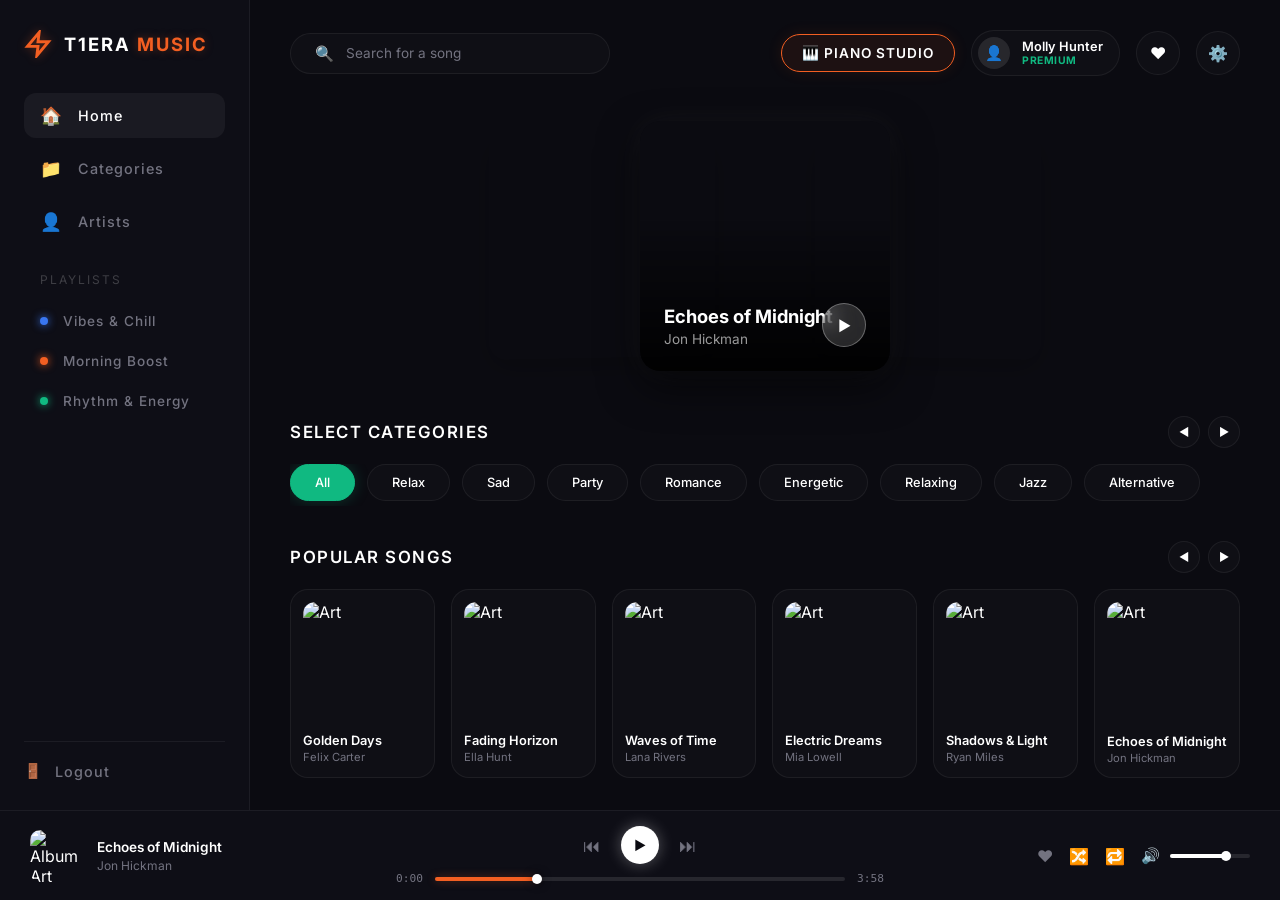
==== dashboard.html @ 932ce684 "Create dashboard.html" ====
<!DOCTYPE html>
<html lang="en">
<head>
    <meta charset="UTF-8">
    <meta name="viewport" content="width=device-width, initial-scale=1.0, viewport-fit=cover">
    <title>T1ERA Music - Dashboard</title>
    
    <!-- PWA configuration link -->
    <link rel="manifest" href="manifest.json">
    <meta name="mobile-web-app-capable" content="yes">
    <meta name="apple-mobile-web-app-status-bar-style" content="black-translucent">

    <!-- Stylesheets -->
    <link rel="stylesheet" href="assets/css/dashboard.css">
    
    <!-- External Material Icons or Font Awesome (using CDN for clean icon render) -->
    <link href="https://fonts.googleapis.com/css2?family=Inter:wght@300;400;500;600;700&display=swap" rel="stylesheet">
</head>
<body>

    <div class="dashboard-wrapper">
        
        <!-- Left Sidebar Section -->
        <aside class="sidebar">
            <div class="sidebar-logo">
                <svg class="logo-icon" viewBox="0 0 24 24" width="28" height="28" fill="none" stroke="#f35f22" stroke-width="2.5">
                    <path d="M13 2L3 14h9l-1 8 10-12h-9l1-8z" />
                </svg>
                <span class="logo-text">T1ERA <span>Music</span></span>
            </div>

            <nav class="sidebar-nav">
                <ul class="nav-list">
                    <li class="nav-item active">
                        <a href="#">
                            <span class="nav-icon">🏠</span>
                            Home
                        </a>
                    </li>
                    <li class="nav-item">
                        <a href="#">
                            <span class="nav-icon">📁</span>
                            Categories
                        </a>
                    </li>
                    <li class="nav-item">
                        <a href="#">
                            <span class="nav-icon">👤</span>
                            Artists
                        </a>
                    </li>
                    
                    <li class="nav-divider">Playlists</li>
                    
                    <li class="nav-item sub-item">
                        <a href="#">
                            <span class="playlist-color-dot chill"></span>
                            Vibes & Chill
                        </a>
                    </li>
                    <li class="nav-item sub-item">
                        <a href="#">
                            <span class="playlist-color-dot boost"></span>
                            Morning Boost
                        </a>
                    </li>
                    <li class="nav-item sub-item">
                        <a href="#">
                            <span class="playlist-color-dot energy"></span>
                            Rhythm & Energy
                        </a>
                    </li>
                </ul>
            </nav>

            <div class="sidebar-footer">
                <button class="btn-logout" id="dashboard-logout-btn">
                    <span class="logout-icon">🚪</span>
                    Logout
                </button>
            </div>
        </aside>

        <!-- Main Content Area -->
        <main class="main-content">
            
            <!-- Top Header Bar -->
            <header class="header">
                <div class="search-bar-wrapper">
                    <span class="search-icon">🔍</span>
                    <input type="text" id="search-input" placeholder="Search for a song" class="search-input">
                </div>

                <div class="header-right">
                    <!-- Piano Studio redirect button link -->
                    <button class="btn-piano-studio" onclick="window.location.href='midiano.html'">
                        🎹 Piano Studio
                    </button>

                    <div class="profile-widget">
                        <div class="avatar-fallback" id="profile-avatar">👤</div>
                        <div class="profile-meta">
                            <span class="profile-name" id="profile-name">Molly Hunter</span>
                            <span class="profile-tier">Premium</span>
                        </div>
                    </div>

                    <button class="icon-circle-btn">
                        <span>❤️</span>
                    </button>
                    <button class="icon-circle-btn">
                        <span>⚙️</span>
                    </button>
                </div>
            </header>

            <!-- 3D Album Cover Flow Carousel Section -->
            <section class="carousel-section">
                <div class="carousel-container">
                    
                    <!-- Left background card -->
                    <div class="carousel-card card-back-left" style="background-image: url('https://picsum.photos/id/65/500/500');"></div>
                    
                    <!-- Mid left background card -->
                    <div class="carousel-card card-mid-left" style="background-image: url('https://picsum.photos/id/1025/500/500');"></div>
                    
                    <!-- Active Center Card -->
                    <div class="carousel-card active" style="background-image: linear-gradient(rgba(0,0,0,0) 40%, rgba(0,0,0,0.9) 100%), url('https://picsum.photos/id/322/500/500');">
                        <div class="card-track-info">
                            <h2 class="card-track-title">Echoes of Midnight</h2>
                            <p class="card-track-artist">Jon Hickman</p>
                        </div>
                        <button class="carousel-play-btn">
                            <span>▶</span>
                        </button>
                    </div>
                    
                    <!-- Mid right background card -->
                    <div class="carousel-card card-mid-right" style="background-image: url('https://picsum.photos/id/338/500/500');"></div>
                    
                    <!-- Right background card -->
                    <div class="carousel-card card-back-right" style="background-image: url('https://picsum.photos/id/352/500/500');"></div>

                </div>
            </section>

            <!-- select categories tags filter panel -->
            <section class="filter-section">
                <div class="section-title-wrapper">
                    <h3 class="section-title">Select Categories</h3>
                    <div class="nav-arrow-wrapper">
                        <button class="nav-arrow-btn">◀</button>
                        <button class="nav-arrow-btn">▶</button>
                    </div>
                </div>
                
                <div class="categories-capsule-row" id="categories-row">
                    <span class="capsule active" data-genre="all">All</span>
                    <span class="capsule" data-genre="relax">Relax</span>
                    <span class="capsule" data-genre="sad">Sad</span>
                    <span class="capsule" data-genre="party">Party</span>
                    <span class="capsule" data-genre="romance">Romance</span>
                    <span class="capsule" data-genre="energetic">Energetic</span>
                    <span class="capsule" data-genre="relaxing">Relaxing</span>
                    <span class="capsule" data-genre="jazz">Jazz</span>
                    <span class="capsule" data-genre="alternative">Alternative</span>
                </div>
            </section>

            <!-- popular songs list grid section -->
            <section class="popular-section">
                <div class="section-title-wrapper">
                    <h3 class="section-title">Popular songs</h3>
                    <div class="nav-arrow-wrapper">
                        <button class="nav-arrow-btn">◀</button>
                        <button class="nav-arrow-btn">▶</button>
                    </div>
                </div>

                <div class="popular-grid" id="popular-tracks-grid">
                    <!-- Cards are populated dynamically or from local array storage in assets/js/dashboard.js -->
                </div>
            </section>

        </main>

        <!-- bottom sticky music player bar widget panel -->
        <footer class="player-bar">
            <!-- Left: Currently Playing Track -->
            <div class="player-left">
                <img id="player-album-art" src="https://picsum.photos/id/322/100/100" class="player-track-art" alt="Album Art">
                <div class="player-track-meta">
                    <div id="player-track-title" class="player-title">Echoes of Midnight</div>
                    <div id="player-track-artist" class="player-artist">Jon Hickman</div>
                </div>
            </div>

            <!-- Center: Player Core Progress Control Slider -->
            <div class="player-center">
                <div class="player-controls">
                    <button class="control-btn" id="player-prev-btn">⏮</button>
                    <button class="control-play-btn-circle" id="player-play-btn">
                        <span id="play-pause-icon">▶</span>
                    </button>
                    <button class="control-btn" id="player-next-btn">⏭</button>
                </div>
                
                <div class="player-timeline">
                    <span class="time-stamp" id="current-time">0:00</span>
                    <div class="timeline-slider-track" id="timeline-track">
                        <div class="timeline-slider-fill" id="timeline-fill" style="width: 25%;"></div>
                        <div class="timeline-thumb" id="timeline-thumb" style="left: 25%;"></div>
                    </div>
                    <span class="time-stamp" id="track-length">3:58</span>
                </div>
            </div>

            <!-- Right: Secondary Volume Utility Settings knobs -->
            <div class="player-right">
                <button class="utility-icon-btn">❤️</button>
                <button class="utility-icon-btn">🔀</button>
                <button class="utility-icon-btn">🔁</button>
                <div class="volume-slider-wrapper">
                    <span class="volume-icon">🔊</span>
                    <div class="volume-track" id="volume-track">
                        <div class="volume-fill" id="volume-fill" style="width: 70%;"></div>
                        <div class="volume-thumb" id="volume-thumb" style="left: 70%;"></div>
                    </div>
                </div>
            </div>
        </footer>

    </div>

    <!-- Script imports -->
    <script type="module" src="assets/js/dashboard.js"></script>
</body>
</html>
---- assets/css/dashboard.css ----
/* Base styling reset variables */
:root {
    --bg-dark: #0b0b11;
    --sidebar-bg: #0e0e16;
    --card-bg: rgba(255, 255, 255, 0.02);
    --border-light: rgba(255, 255, 255, 0.06);
    --accent-orange: #f35f22;
    --accent-glow: rgba(243, 95, 34, 0.35);
    --text-white: #ffffff;
    --text-muted: #737380;
    --accent-teal: #10b981;
}

* {
    box-sizing: border-box;
    margin: 0;
    padding: 0;
    font-family: 'Inter', sans-serif;
    user-select: none;
    -webkit-user-select: none;
}

body, html {
    width: 100%;
    height: 100%;
    background-color: var(--bg-dark);
    color: var(--text-white);
    overflow: hidden;
}

/* Master Layout Grid */
.dashboard-wrapper {
    display: flex;
    width: 100dvw;
    height: 100dvh;
    position: relative;
    padding-bottom: 90px; /* Offset spacing height for the absolute player bar */
}

/* 1. Left Sidebar Navigation Container */
.sidebar {
    width: 250px;
    height: 100%;
    background-color: var(--sidebar-bg);
    border-right: 1px solid var(--border-light);
    display: flex;
    flex-direction: column;
    justify-content: space-between;
    padding: 30px 24px;
}

.sidebar-logo {
    display: flex;
    align-items: center;
    gap: 12px;
    margin-bottom: 35px;
}
.logo-icon {
    filter: drop-shadow(0 0 5px var(--accent-glow));
}
.logo-text {
    font-weight: 700;
    font-size: 1.15rem;
    letter-spacing: 2px;
    text-transform: uppercase;
}
.logo-text span {
    color: var(--accent-orange);
    text-shadow: 0 0 10px var(--accent-glow);
}

.sidebar-nav {
    flex: 1;
}
.nav-list {
    list-style: none;
    display: flex;
    flex-direction: column;
    gap: 8px;
}
.nav-item a {
    display: flex;
    align-items: center;
    gap: 15px;
    color: var(--text-muted);
    text-decoration: none;
    padding: 12px 16px;
    border-radius: 12px;
    font-size: 0.9rem;
    font-weight: 500;
    letter-spacing: 1px;
    transition: all 0.3s ease;
}
.nav-item.active a {
    color: var(--text-white);
    background: rgba(255, 255, 255, 0.05);
}
.nav-item:not(.active) a:hover {
    color: var(--text-white);
    background: rgba(255, 255, 255, 0.02);
}
.nav-icon {
    font-size: 1.1rem;
}
.nav-divider {
    font-size: 0.75rem;
    text-transform: uppercase;
    letter-spacing: 2px;
    color: rgba(255,255,255,0.2);
    margin: 20px 0 10px 16px;
}
.nav-item.sub-item a {
    padding: 8px 16px;
    font-size: 0.85rem;
}
.playlist-color-dot {
    width: 8px;
    height: 8px;
    border-radius: 50%;
}
.playlist-color-dot.chill { background: #3976f0; box-shadow: 0 0 8px #3976f0; }
.playlist-color-dot.boost { background: var(--accent-orange); box-shadow: 0 0 8px var(--accent-orange); }
.playlist-color-dot.energy { background: var(--accent-teal); box-shadow: 0 0 8px var(--accent-teal); }

.sidebar-footer {
    border-top: 1px solid var(--border-light);
    padding-top: 20px;
}
.btn-logout {
    background: transparent;
    border: none;
    color: var(--text-muted);
    font-size: 0.9rem;
    font-weight: 500;
    cursor: pointer;
    display: flex;
    align-items: center;
    gap: 12px;
    transition: color 0.3s ease;
    letter-spacing: 1px;
}
.btn-logout:hover {
    color: #ff4a4a;
}

/* 2. Main content display panels */
.main-content {
    flex: 1;
    height: 100%;
    overflow-y: auto;
    padding: 30px 40px;
    display: flex;
    flex-direction: column;
    gap: 35px;
}

/* Custom scrollbar behaviors */
.main-content::-webkit-scrollbar {
    width: 6px;
}
.main-content::-webkit-scrollbar-track {
    background: transparent;
}
.main-content::-webkit-scrollbar-thumb {
    background: rgba(255, 255, 255, 0.05);
    border-radius: 10px;
}

/* Top bar styles */
.header {
    display: flex;
    justify-content: space-between;
    align-items: center;
}
.search-bar-wrapper {
    background-color: var(--card-bg);
    border: 1px solid var(--border-light);
    border-radius: 50px;
    padding: 10px 24px;
    display: flex;
    align-items: center;
    gap: 12px;
    width: 320px;
    transition: all 0.3s ease;
}
.search-bar-wrapper:focus-within {
    border-color: rgba(255,255,255,0.25);
    box-shadow: 0 0 15px rgba(255,255,255,0.05);
}
.search-input {
    background: transparent;
    border: none;
    color: var(--text-white);
    outline: none;
    font-size: 0.85rem;
    width: 100%;
}
.search-input::placeholder {
    color: var(--text-muted);
}
.search-icon {
    font-size: 0.95rem;
    color: var(--text-muted);
}

.header-right {
    display: flex;
    align-items: center;
    gap: 16px;
}
.btn-piano-studio {
    background: rgba(243, 95, 34, 0.08);
    border: 1px solid var(--accent-orange);
    color: var(--text-white);
    padding: 10px 20px;
    border-radius: 50px;
    font-size: 0.85rem;
    font-weight: 600;
    letter-spacing: 1px;
    text-transform: uppercase;
    cursor: pointer;
    box-shadow: 0 0 15px rgba(243, 95, 34, 0.1);
    transition: all 0.4s ease;
}
.btn-piano-studio:hover {
    background: var(--accent-orange);
    box-shadow: 0 0 25px var(--accent-glow);
    transform: translateY(-2px);
}

.profile-widget {
    background: var(--card-bg);
    border: 1px solid var(--border-light);
    padding: 6px 16px 6px 6px;
    border-radius: 50px;
    display: flex;
    align-items: center;
    gap: 12px;
}
.avatar-fallback {
    width: 32px;
    height: 32px;
    border-radius: 50%;
    background: rgba(255,255,255,0.1);
    display: flex;
    align-items: center;
    justify-content: center;
    font-size: 0.9rem;
}
.profile-meta {
    display: flex;
    flex-direction: column;
}
.profile-name {
    font-size: 0.8rem;
    font-weight: 600;
}
.profile-tier {
    font-size: 0.65rem;
    color: var(--accent-teal);
    text-transform: uppercase;
    font-weight: bold;
    letter-spacing: 0.5px;
}

.icon-circle-btn {
    width: 44px;
    height: 44px;
    border-radius: 50%;
    background: var(--card-bg);
    border: 1px solid var(--border-light);
    color: var(--text-white);
    cursor: pointer;
    display: flex;
    align-items: center;
    justify-content: center;
    font-size: 1rem;
    transition: all 0.3s ease;
}
.icon-circle-btn:hover {
    background: rgba(255,255,255,0.05);
    border-color: rgba(255,255,255,0.2);
}

/* 3. Three-Dimensional Album cover flows */
.carousel-section {
    width: 100%;
    padding: 10px 0;
}
.carousel-container {
    height: 250px;
    width: 100%;
    position: relative;
    display: flex;
    align-items: center;
    justify-content: center;
    perspective: 1000px;
}
.carousel-card {
    position: absolute;
    width: 250px;
    height: 250px;
    border-radius: 20px;
    background-size: cover;
    background-position: center;
    transition: all 0.6s cubic-bezier(0.16, 1, 0.3, 1);
    box-shadow: 0 10px 30px rgba(0,0,0,0.5);
    overflow: hidden;
}

/* Positions mapping depth classes */
.card-back-left {
    transform: translate3d(-340px, 0, -250px) rotateY(15deg);
    opacity: 0.15;
    z-index: 1;
}
.card-mid-left {
    transform: translate3d(-180px, 0, -120px) rotateY(10deg);
    opacity: 0.45;
    z-index: 2;
}
.carousel-card.active {
    transform: translate3d(0, 0, 0) rotateY(0);
    opacity: 1;
    z-index: 3;
    box-shadow: 0 15px 40px rgba(0,0,0,0.6), 0 0 30px rgba(255,255,255,0.05);
    display: flex;
    flex-direction: column;
    justify-content: flex-end;
    padding: 24px;
}
.card-mid-right {
    transform: translate3d(180px, 0, -120px) rotateY(-10deg);
    opacity: 0.45;
    z-index: 2;
}
.card-back-right {
    transform: translate3d(340px, 0, -250px) rotateY(-15deg);
    opacity: 0.15;
    z-index: 1;
}

.card-track-info {
    z-index: 2;
}
.card-track-title {
    font-size: 1.15rem;
    font-weight: 700;
    margin-bottom: 4px;
}
.card-track-artist {
    font-size: 0.85rem;
    color: rgba(255,255,255,0.6);
}
.carousel-play-btn {
    position: absolute;
    bottom: 24px;
    right: 24px;
    width: 44px;
    height: 44px;
    border-radius: 50%;
    background: rgba(255,255,255,0.15);
    backdrop-filter: blur(10px);
    -webkit-backdrop-filter: blur(10px);
    border: 1px solid rgba(255,255,255,0.3);
    color: var(--text-white);
    display: flex;
    align-items: center;
    justify-content: center;
    font-size: 0.9rem;
    cursor: pointer;
    z-index: 2;
    transition: all 0.3s ease;
}
.carousel-play-btn:hover {
    transform: scale(1.1);
    background: var(--text-white);
    color: var(--bg-dark);
}

/* Categories & popular list segments layouts */
.section-title-wrapper {
    display: flex;
    justify-content: space-between;
    align-items: center;
    margin-bottom: 16px;
}
.section-title {
    font-size: 1.05rem;
    font-weight: 600;
    letter-spacing: 1.5px;
    text-transform: uppercase;
}
.nav-arrow-wrapper {
    display: flex;
    gap: 8px;
}
.nav-arrow-btn {
    background: var(--card-bg);
    border: 1px solid var(--border-light);
    color: var(--text-white);
    width: 32px;
    height: 32px;
    border-radius: 50%;
    font-size: 0.7rem;
    cursor: pointer;
    display: flex;
    align-items: center;
    justify-content: center;
    transition: all 0.3s ease;
}
.nav-arrow-btn:hover {
    background: rgba(255,255,255,0.05);
}

.categories-capsule-row {
    display: flex;
    gap: 12px;
    overflow-x: auto;
    padding-bottom: 5px;
}
.categories-capsule-row::-webkit-scrollbar {
    height: 0;
}
.capsule {
    background: var(--card-bg);
    border: 1px solid var(--border-light);
    padding: 10px 24px;
    border-radius: 50px;
    font-size: 0.8rem;
    font-weight: 500;
    cursor: pointer;
    transition: all 0.3s ease;
}
.capsule.active {
    background: var(--accent-teal);
    border-color: var(--accent-teal);
    box-shadow: 0 0 15px rgba(16, 185, 129, 0.25);
}
.capsule:not(.active):hover {
    background: rgba(255,255,255,0.04);
}

/* Track Cards Grid */
.popular-grid {
    display: grid;
    grid-template-columns: repeat(6, 1fr);
    gap: 16px;
}
.track-card {
    background: var(--card-bg);
    border: 1px solid var(--border-light);
    border-radius: 18px;
    padding: 12px;
    cursor: pointer;
    display: flex;
    flex-direction: column;
    gap: 12px;
    transition: all 0.4s ease;
}
.track-card:hover {
    transform: translateY(-5px);
    border-color: rgba(255,255,255,0.15);
    background: rgba(255,255,255,0.04);
}
.track-card-art {
    width: 100%;
    aspect-ratio: 1;
    border-radius: 12px;
    object-fit: cover;
}
.track-card-meta {
    display: flex;
    flex-direction: column;
    gap: 2px;
}
.track-card-title {
    font-size: 0.8rem;
    font-weight: 600;
    white-space: nowrap;
    overflow: hidden;
    text-overflow: ellipsis;
}
.track-card-artist {
    font-size: 0.7rem;
    color: var(--text-muted);
}

/* 4. Bottom music player bar widgets */
.player-bar {
    position: absolute;
    bottom: 0;
    left: 0;
    width: 100%;
    height: 90px;
    background-color: var(--sidebar-bg);
    border-top: 1px solid var(--border-light);
    display: flex;
    justify-content: space-between;
    align-items: center;
    padding: 0 30px;
    z-index: 100;
}

.player-left {
    display: flex;
    align-items: center;
    gap: 15px;
    width: 25%;
}
.player-track-art {
    width: 52px;
    height: 52px;
    border-radius: 10px;
    object-fit: cover;
}
.player-track-meta {
    display: flex;
    flex-direction: column;
    gap: 3px;
}
.player-title {
    font-size: 0.85rem;
    font-weight: 600;
}
.player-artist {
    font-size: 0.75rem;
    color: var(--text-muted);
}

.player-center {
    display: flex;
    flex-direction: column;
    align-items: center;
    gap: 8px;
    width: 50%;
}
.player-controls {
    display: flex;
    align-items: center;
    gap: 20px;
}
.control-btn {
    background: transparent;
    border: none;
    color: var(--text-muted);
    font-size: 1.1rem;
    cursor: pointer;
    transition: color 0.3s ease;
}
.control-btn:hover {
    color: var(--text-white);
}
.control-play-btn-circle {
    width: 38px;
    height: 38px;
    border-radius: 50%;
    background: var(--text-white);
    border: none;
    color: var(--bg-dark);
    font-size: 0.8rem;
    font-weight: bold;
    cursor: pointer;
    display: flex;
    align-items: center;
    justify-content: center;
    transition: all 0.3s ease;
    box-shadow: 0 0 15px rgba(255,255,255,0.3);
}
.control-play-btn-circle:hover {
    transform: scale(1.1);
    box-shadow: 0 0 20px rgba(255,255,255,0.5);
}

.player-timeline {
    width: 80%;
    display: flex;
    align-items: center;
    gap: 12px;
}
.time-stamp {
    font-size: 0.7rem;
    color: var(--text-muted);
    font-family: monospace;
}
.timeline-slider-track {
    flex: 1;
    height: 4px;
    background: rgba(255,255,255,0.1);
    border-radius: 10px;
    position: relative;
    cursor: pointer;
}
.timeline-slider-fill {
    height: 100%;
    background: var(--accent-orange);
    box-shadow: 0 0 8px var(--accent-glow);
    border-radius: 10px;
    width: 0%;
}
.timeline-thumb {
    width: 10px;
    height: 10px;
    border-radius: 50%;
    background: var(--text-white);
    position: absolute;
    top: 50%;
    transform: translate(-50%, -50%);
    box-shadow: 0 0 8px rgba(0,0,0,0.5);
}

.player-right {
    display: flex;
    align-items: center;
    justify-content: flex-end;
    gap: 16px;
    width: 25%;
}
.utility-icon-btn {
    background: transparent;
    border: none;
    color: var(--text-muted);
    font-size: 1rem;
    cursor: pointer;
    transition: color 0.3s ease;
}
.utility-icon-btn:hover {
    color: var(--text-white);
}

.volume-slider-wrapper {
    display: flex;
    align-items: center;
    gap: 10px;
}
.volume-icon {
    font-size: 0.95rem;
    color: var(--text-muted);
}
.volume-track {
    width: 80px;
    height: 4px;
    background: rgba(255,255,255,0.1);
    border-radius: 10px;
    position: relative;
    cursor: pointer;
}
.volume-fill {
    height: 100%;
    background: var(--text-white);
    border-radius: 10px;
    width: 70%;
}
.volume-thumb {
    width: 10px;
    height: 10px;
    border-radius: 50%;
    background: var(--text-white);
    position: absolute;
    top: 50%;
    transform: translate(-50%, -50%);
}

/* Adaptive mobile layout adjustments */
@media (max-width: 1024px) {
    .popular-grid {
        grid-template-columns: repeat(4, 1fr);
    }
}
@media (max-width: 768px) {
    .sidebar {
        width: 70px;
        padding: 20px 10px;
    }
    .logo-text, .nav-divider {
        display: none;
    }
    .sidebar-logo {
        justify-content: center;
    }
    .nav-item a {
        justify-content: center;
    }
    .playlist-color-dot {
        margin: 0 auto;
    }
    .btn-logout span:last-child {
        display: none;
    }
    .popular-grid {
        grid-template-columns: repeat(3, 1fr);
    }
}
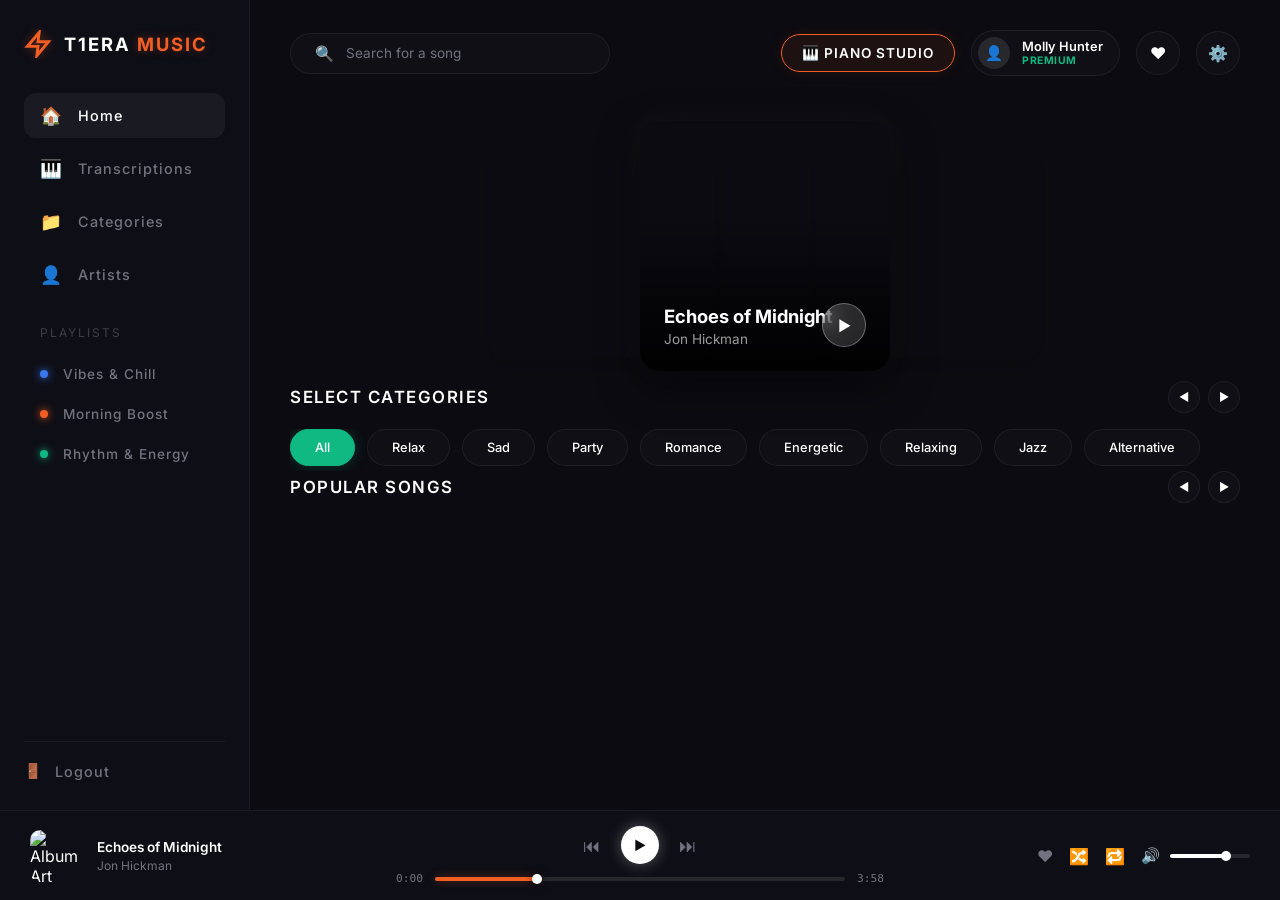
==== commit 47685631: "Update dashboard.html" ====
--- a/dashboard.html
+++ b/dashboard.html
@@ -15,6 +15,130 @@
     
     <!-- External Material Icons or Font Awesome (using CDN for clean icon render) -->
     <link href="https://fonts.googleapis.com/css2?family=Inter:wght@300;400;500;600;700&display=swap" rel="stylesheet">
+
+    <style>
+        /* =========================================================
+           AESTHETIC MEDIA-PLAYER LIST STYLES (MY TRANSCRIPTIONS)
+           ========================================================= */
+        .transcriptions-section {
+            padding: 24px 0;
+            margin-top: 10px;
+        }
+        .transcriptions-player-list {
+            display: flex;
+            flex-direction: column;
+            gap: 12px;
+            margin-top: 20px;
+        }
+        .trans-row {
+            display: flex;
+            align-items: center;
+            justify-content: space-between;
+            background: rgba(255, 255, 255, 0.02);
+            border: 1px solid rgba(255, 255, 255, 0.04);
+            border-radius: 12px;
+            padding: 14px 20px;
+            cursor: pointer;
+            transition: all 0.25s cubic-bezier(0.25, 1, 0.5, 1);
+        }
+        .trans-row:hover {
+            background: rgba(255, 255, 255, 0.06);
+            border-color: #f35f22;
+            transform: translateY(-2px);
+            box-shadow: 0 4px 20px rgba(0, 0, 0, 0.4);
+        }
+        .trans-row__left {
+            display: flex;
+            align-items: center;
+            gap: 18px;
+            flex: 1;
+            min-width: 0;
+        }
+        .trans-row__index {
+            font-family: monospace;
+            color: rgba(255, 255, 255, 0.3);
+            font-size: 13px;
+            width: 20px;
+        }
+        .trans-row__art-wrap {
+            width: 44px;
+            height: 44px;
+            border-radius: 8px;
+            display: flex;
+            align-items: center;
+            justify-content: center;
+            font-size: 18px;
+            flex-shrink: 0;
+        }
+        .trans-row__art-wrap.youtube {
+            background: rgba(255, 0, 0, 0.12);
+            border: 1px solid rgba(255, 0, 0, 0.25);
+        }
+        .trans-row__art-wrap.upload {
+            background: rgba(16, 185, 129, 0.12);
+            border: 1px solid rgba(16, 185, 129, 0.25);
+        }
+        .trans-row__meta {
+            display: flex;
+            flex-direction: column;
+            min-width: 0;
+            gap: 2px;
+        }
+        .trans-row__title {
+            font-weight: 600;
+            font-size: 15px;
+            color: #ffffff;
+            white-space: nowrap;
+            overflow: hidden;
+            text-overflow: ellipsis;
+        }
+        .trans-row__artist {
+            font-size: 12.5px;
+            color: rgba(255, 255, 255, 0.45);
+        }
+        .trans-row__right {
+            display: flex;
+            align-items: center;
+            gap: 20px;
+        }
+        .trans-badge {
+            font-size: 9.5px;
+            font-weight: 800;
+            text-transform: uppercase;
+            padding: 3px 8px;
+            border-radius: 4px;
+            letter-spacing: 0.5px;
+        }
+        .trans-badge.youtube {
+            background: rgba(255, 0, 0, 0.1);
+            color: #ff4d4d;
+            border: 1px solid rgba(255, 0, 0, 0.2);
+        }
+        .trans-badge.upload {
+            background: rgba(16, 185, 129, 0.1);
+            color: #00df89;
+            border: 1px solid rgba(16, 185, 129, 0.2);
+        }
+        .trans-row__action {
+            background: linear-gradient(135deg, #f35f22 0%, #d43f00 100%);
+            border: none;
+            color: #ffffff;
+            font-family: 'Inter', sans-serif;
+            font-size: 12px;
+            font-weight: 600;
+            padding: 8px 16px;
+            border-radius: 6px;
+            cursor: pointer;
+            display: flex;
+            align-items: center;
+            gap: 6px;
+            transition: all 0.2s ease;
+        }
+        .trans-row__action:hover {
+            box-shadow: 0 0 15px rgba(243, 95, 34, 0.4);
+            transform: scale(1.02);
+        }
+    </style>
 </head>
 <body>
 
@@ -31,10 +155,18 @@
 
             <nav class="sidebar-nav">
                 <ul class="nav-list">
-                    <li class="nav-item active">
+                    <!-- Ditambah ID: "nav-home" untuk pertukaran tab -->
+                    <li class="nav-item active" id="nav-home">
                         <a href="#">
                             <span class="nav-icon">🏠</span>
                             Home
+                        </a>
+                    </li>
+                    <!-- BARU: Tab Menu My Transcriptions -->
+                    <li class="nav-item" id="nav-transcriptions">
+                        <a href="#">
+                            <span class="nav-icon">🎹</span>
+                            Transcriptions
                         </a>
                     </li>
                     <li class="nav-item">
@@ -114,73 +246,78 @@
                 </div>
             </header>
 
-            <!-- 3D Album Cover Flow Carousel Section -->
-            <section class="carousel-section">
-                <div class="carousel-container">
-                    
-                    <!-- Left background card -->
-                    <div class="carousel-card card-back-left" style="background-image: url('https://picsum.photos/id/65/500/500');"></div>
-                    
-                    <!-- Mid left background card -->
-                    <div class="carousel-card card-mid-left" style="background-image: url('https://picsum.photos/id/1025/500/500');"></div>
-                    
-                    <!-- Active Center Card -->
-                    <div class="carousel-card active" style="background-image: linear-gradient(rgba(0,0,0,0) 40%, rgba(0,0,0,0.9) 100%), url('https://picsum.photos/id/322/500/500');">
-                        <div class="card-track-info">
-                            <h2 class="card-track-title">Echoes of Midnight</h2>
-                            <p class="card-track-artist">Jon Hickman</p>
+            <!-- =========================================================
+                 MENGASINGKAN PAPARAN: HOME VIEW & TRANSCRIPTIONS VIEW
+                 ========================================================= -->
+            
+            <!-- A. Paparan Utama (Home View) sedia ada -->
+            <div id="home-view">
+                <!-- 3D Album Cover Flow Carousel Section -->
+                <section class="carousel-section">
+                    <div class="carousel-container">
+                        <div class="carousel-card card-back-left" style="background-image: url('https://picsum.photos/id/65/500/500');"></div>
+                        <div class="carousel-card card-mid-left" style="background-image: url('https://picsum.photos/id/1025/500/500');"></div>
+                        <div class="carousel-card active" style="background-image: linear-gradient(rgba(0,0,0,0) 40%, rgba(0,0,0,0.9) 100%), url('https://picsum.photos/id/322/500/500');">
+                            <div class="card-track-info">
+                                <h2 class="card-track-title">Echoes of Midnight</h2>
+                                <p class="card-track-artist">Jon Hickman</p>
+                            </div>
+                            <button class="carousel-play-btn">
+                                <span>▶</span>
+                            </button>
                         </div>
-                        <button class="carousel-play-btn">
-                            <span>▶</span>
-                        </button>
-                    </div>
-                    
-                    <!-- Mid right background card -->
-                    <div class="carousel-card card-mid-right" style="background-image: url('https://picsum.photos/id/338/500/500');"></div>
-                    
-                    <!-- Right background card -->
-                    <div class="carousel-card card-back-right" style="background-image: url('https://picsum.photos/id/352/500/500');"></div>
-
-                </div>
-            </section>
-
-            <!-- select categories tags filter panel -->
-            <section class="filter-section">
-                <div class="section-title-wrapper">
-                    <h3 class="section-title">Select Categories</h3>
-                    <div class="nav-arrow-wrapper">
-                        <button class="nav-arrow-btn">◀</button>
-                        <button class="nav-arrow-btn">▶</button>
-                    </div>
-                </div>
-                
-                <div class="categories-capsule-row" id="categories-row">
-                    <span class="capsule active" data-genre="all">All</span>
-                    <span class="capsule" data-genre="relax">Relax</span>
-                    <span class="capsule" data-genre="sad">Sad</span>
-                    <span class="capsule" data-genre="party">Party</span>
-                    <span class="capsule" data-genre="romance">Romance</span>
-                    <span class="capsule" data-genre="energetic">Energetic</span>
-                    <span class="capsule" data-genre="relaxing">Relaxing</span>
-                    <span class="capsule" data-genre="jazz">Jazz</span>
-                    <span class="capsule" data-genre="alternative">Alternative</span>
-                </div>
-            </section>
-
-            <!-- popular songs list grid section -->
-            <section class="popular-section">
-                <div class="section-title-wrapper">
-                    <h3 class="section-title">Popular songs</h3>
-                    <div class="nav-arrow-wrapper">
-                        <button class="nav-arrow-btn">◀</button>
-                        <button class="nav-arrow-btn">▶</button>
-                    </div>
-                </div>
-
-                <div class="popular-grid" id="popular-tracks-grid">
-                    <!-- Cards are populated dynamically or from local array storage in assets/js/dashboard.js -->
-                </div>
-            </section>
+                        <div class="carousel-card card-mid-right" style="background-image: url('https://picsum.photos/id/338/500/500');"></div>
+                        <div class="carousel-card card-back-right" style="background-image: url('https://picsum.photos/id/352/500/500');"></div>
+                    </div>
+                </section>
+
+                <!-- select categories tags filter panel -->
+                <section class="filter-section">
+                    <div class="section-title-wrapper">
+                        <h3 class="section-title">Select Categories</h3>
+                        <div class="nav-arrow-wrapper">
+                            <button class="nav-arrow-btn">◀</button>
+                            <button class="nav-arrow-btn">▶</button>
+                        </div>
+                    </div>
+                    <div class="categories-capsule-row" id="categories-row">
+                        <span class="capsule active" data-genre="all">All</span>
+                        <span class="capsule" data-genre="relax">Relax</span>
+                        <span class="capsule" data-genre="sad">Sad</span>
+                        <span class="capsule" data-genre="party">Party</span>
+                        <span class="capsule" data-genre="romance">Romance</span>
+                        <span class="capsule" data-genre="energetic">Energetic</span>
+                        <span class="capsule" data-genre="relaxing">Relaxing</span>
+                        <span class="capsule" data-genre="jazz">Jazz</span>
+                        <span class="capsule" data-genre="alternative">Alternative</span>
+                    </div>
+                </section>
+
+                <!-- popular songs list grid section -->
+                <section class="popular-section">
+                    <div class="section-title-wrapper">
+                        <h3 class="section-title">Popular songs</h3>
+                        <div class="nav-arrow-wrapper">
+                            <button class="nav-arrow-btn">◀</button>
+                            <button class="nav-arrow-btn">▶</button>
+                        </div>
+                    </div>
+                    <div class="popular-grid" id="popular-tracks-grid"></div>
+                </section>
+            </div>
+
+            <!-- B. BARU: Paparan Transkripsi (Transcriptions View) -->
+            <div id="transcriptions-view" style="display: none;">
+                <section class="transcriptions-section">
+                    <div class="section-title-wrapper">
+                        <h3 class="section-title">My Transcriptions</h3>
+                    </div>
+                    <!-- Senarai bertema pemain media -->
+                    <div class="transcriptions-player-list" id="transcriptions-list">
+                        <!-- Dijana secara dinamik oleh dashboard.js -->
+                    </div>
+                </section>
+            </div>
 
         </main>
 
@@ -195,7 +332,7 @@
                 </div>
             </div>
 
-            <!-- Center: Player Core Progress Control Slider -->
+            <!-- Center: Player Progress Control -->
             <div class="player-center">
                 <div class="player-controls">
                     <button class="control-btn" id="player-prev-btn">⏮</button>
@@ -204,7 +341,6 @@
                     </button>
                     <button class="control-btn" id="player-next-btn">⏭</button>
                 </div>
-                
                 <div class="player-timeline">
                     <span class="time-stamp" id="current-time">0:00</span>
                     <div class="timeline-slider-track" id="timeline-track">
@@ -215,7 +351,7 @@
                 </div>
             </div>
 
-            <!-- Right: Secondary Volume Utility Settings knobs -->
+            <!-- Right: Volume Panel -->
             <div class="player-right">
                 <button class="utility-icon-btn">❤️</button>
                 <button class="utility-icon-btn">🔀</button>
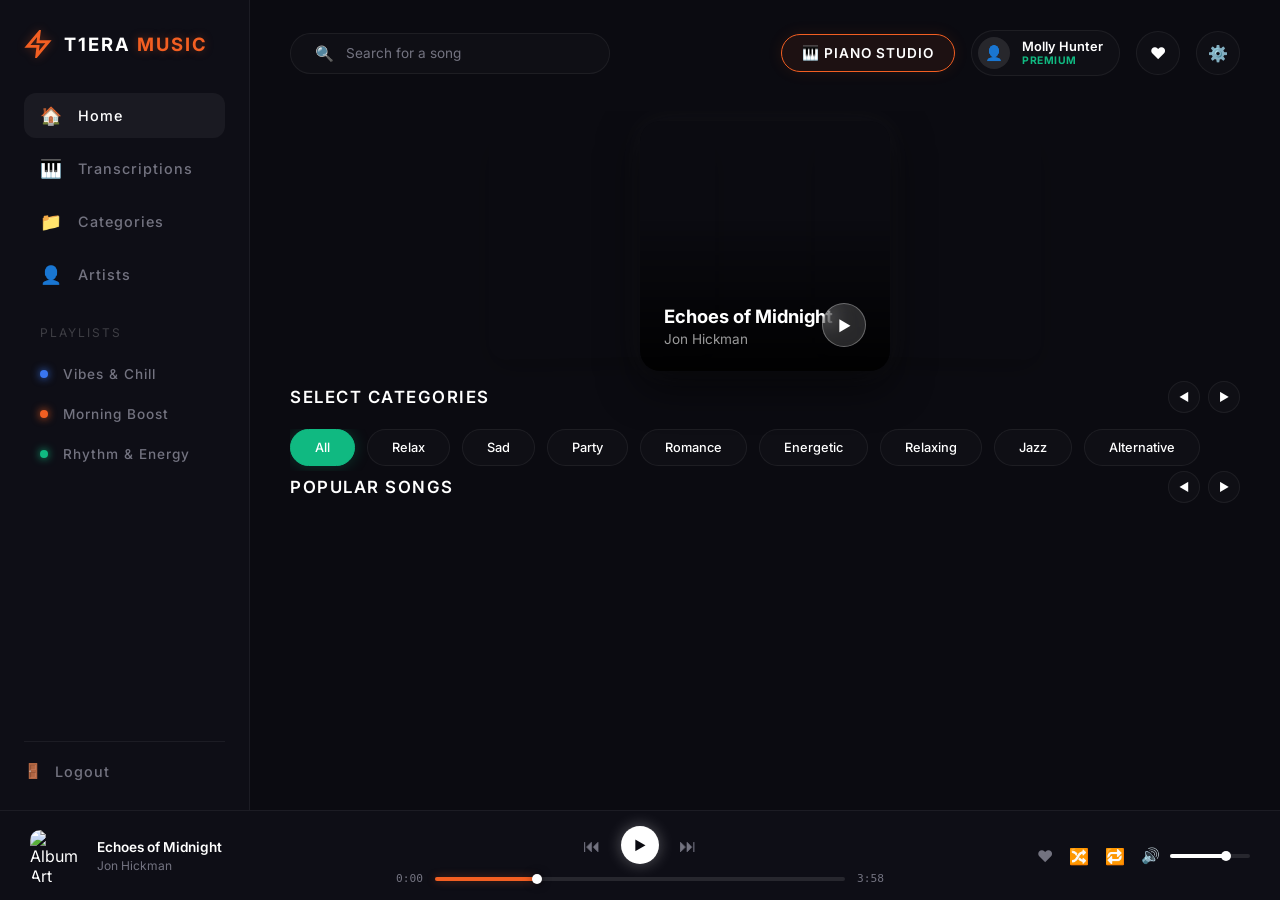
==== commit adb630fc: "Update dashboard.html" ====
--- a/dashboard.html
+++ b/dashboard.html
@@ -39,7 +39,10 @@
             border-radius: 12px;
             padding: 14px 20px;
             cursor: pointer;
-            transition: all 0.25s cubic-bezier(0.25, 1, 0.5, 1);
+            will-change: transform, background-color; /* Hardware Acceleration Hint */
+            transition: transform 0.2s cubic-bezier(0.25, 1, 0.5, 1), 
+                        background-color 0.2s cubic-bezier(0.25, 1, 0.5, 1),
+                        border-color 0.2s cubic-bezier(0.25, 1, 0.5, 1);
         }
         .trans-row:hover {
             background: rgba(255, 255, 255, 0.06);
@@ -138,6 +141,11 @@
             box-shadow: 0 0 15px rgba(243, 95, 34, 0.4);
             transform: scale(1.02);
         }
+
+        /* Prevent Layout Shifts (CLS Optimization) */
+        #home-view, #transcriptions-view {
+            contain: content;
+        }
     </style>
 </head>
 <body>
@@ -155,14 +163,12 @@
 
             <nav class="sidebar-nav">
                 <ul class="nav-list">
-                    <!-- Ditambah ID: "nav-home" untuk pertukaran tab -->
                     <li class="nav-item active" id="nav-home">
                         <a href="#">
                             <span class="nav-icon">🏠</span>
                             Home
                         </a>
                     </li>
-                    <!-- BARU: Tab Menu My Transcriptions -->
                     <li class="nav-item" id="nav-transcriptions">
                         <a href="#">
                             <span class="nav-icon">🎹</span>
@@ -224,7 +230,6 @@
                 </div>
 
                 <div class="header-right">
-                    <!-- Piano Studio redirect button link -->
                     <button class="btn-piano-studio" onclick="window.location.href='midiano.html'">
                         🎹 Piano Studio
                     </button>
@@ -246,11 +251,7 @@
                 </div>
             </header>
 
-            <!-- =========================================================
-                 MENGASINGKAN PAPARAN: HOME VIEW & TRANSCRIPTIONS VIEW
-                 ========================================================= -->
-            
-            <!-- A. Paparan Utama (Home View) sedia ada -->
+            <!-- A. Paparan Utama (Home View) -->
             <div id="home-view">
                 <!-- 3D Album Cover Flow Carousel Section -->
                 <section class="carousel-section">
@@ -271,7 +272,6 @@
                     </div>
                 </section>
 
-                <!-- select categories tags filter panel -->
                 <section class="filter-section">
                     <div class="section-title-wrapper">
                         <h3 class="section-title">Select Categories</h3>
@@ -293,7 +293,6 @@
                     </div>
                 </section>
 
-                <!-- popular songs list grid section -->
                 <section class="popular-section">
                     <div class="section-title-wrapper">
                         <h3 class="section-title">Popular songs</h3>
@@ -306,15 +305,14 @@
                 </section>
             </div>
 
-            <!-- B. BARU: Paparan Transkripsi (Transcriptions View) -->
+            <!-- B. Paparan Transkripsi (Transcriptions View) -->
             <div id="transcriptions-view" style="display: none;">
                 <section class="transcriptions-section">
                     <div class="section-title-wrapper">
                         <h3 class="section-title">My Transcriptions</h3>
                     </div>
-                    <!-- Senarai bertema pemain media -->
                     <div class="transcriptions-player-list" id="transcriptions-list">
-                        <!-- Dijana secara dinamik oleh dashboard.js -->
+                        <!-- Instantly and smoothly compiled dynamically by dashboard.js -->
                     </div>
                 </section>
             </div>
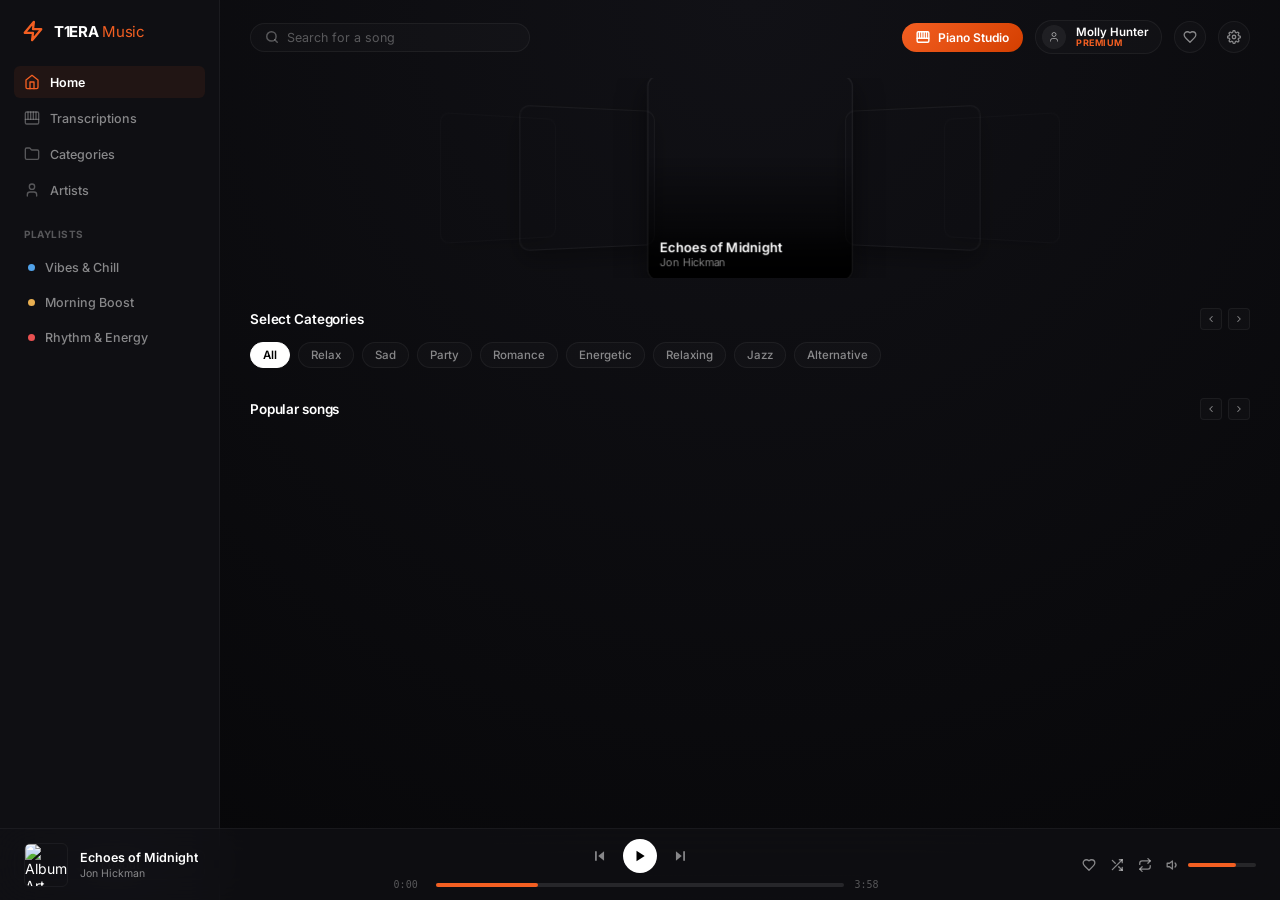
==== commit 0c211d71: "Update dashboard.html" ====
--- a/dashboard.html
+++ b/dashboard.html
@@ -11,140 +11,924 @@
     <meta name="apple-mobile-web-app-status-bar-style" content="black-translucent">
 
     <!-- Stylesheets -->
-    <link rel="stylesheet" href="assets/css/dashboard.css">
-    
-    <!-- External Material Icons or Font Awesome (using CDN for clean icon render) -->
     <link href="https://fonts.googleapis.com/css2?family=Inter:wght@300;400;500;600;700&display=swap" rel="stylesheet">
 
     <style>
         /* =========================================================
-           AESTHETIC MEDIA-PLAYER LIST STYLES (MY TRANSCRIPTIONS)
+           ADVANCED MODERN AESTHETIC STYLING (PRO-GRADE HIGH DENSITY)
            ========================================================= */
+        :root {
+            --bg-base: #070709;
+            --bg-surface: #0f0f13;
+            --bg-panel: rgba(18, 18, 22, 0.65);
+            --border-subtle: rgba(255, 255, 255, 0.05);
+            --border-hover: rgba(243, 95, 34, 0.4);
+            --accent: #f35f22;
+            --accent-gradient: linear-gradient(135deg, #f35f22 0%, #d43f00 100%);
+            --text-primary: #ffffff;
+            --text-secondary: rgba(255, 255, 255, 0.5);
+            --text-muted: rgba(255, 255, 255, 0.3);
+            --sidebar-width: 220px;
+        }
+
+        * {
+            box-sizing: border-box;
+            margin: 0;
+            padding: 0;
+        }
+
+        body {
+            background-color: var(--bg-base);
+            color: var(--text-primary);
+            font-family: 'Inter', sans-serif;
+            font-size: 14px;
+            overflow: hidden;
+            -webkit-font-smoothing: antialiased;
+            -moz-osx-font-smoothing: grayscale;
+        }
+
+        /* Dashboard Wrapper Layout */
+        .dashboard-wrapper {
+            display: flex;
+            height: 100vh;
+            width: 100vw;
+            position: relative;
+        }
+
+        /* Sleek Sidebar */
+        .sidebar {
+            width: var(--sidebar-width);
+            background-color: var(--bg-surface);
+            border-right: 1px solid var(--border-subtle);
+            display: flex;
+            flex-direction: column;
+            padding: 20px 14px;
+            flex-shrink: 0;
+        }
+
+        .sidebar-logo {
+            display: flex;
+            align-items: center;
+            gap: 10px;
+            padding-left: 8px;
+            margin-bottom: 24px;
+        }
+
+        .logo-text {
+            font-weight: 700;
+            font-size: 15px;
+            letter-spacing: -0.02em;
+        }
+
+        .logo-text span {
+            color: var(--accent);
+            font-weight: 400;
+        }
+
+        /* High-density Sidebar Navigation */
+        .sidebar-nav {
+            flex: 1;
+        }
+
+        .nav-list {
+            list-style: none;
+            display: flex;
+            flex-direction: column;
+            gap: 4px;
+        }
+
+        .nav-item a {
+            display: flex;
+            align-items: center;
+            gap: 10px;
+            color: var(--text-secondary);
+            text-decoration: none;
+            padding: 8px 10px;
+            border-radius: 6px;
+            font-size: 12.5px;
+            font-weight: 500;
+            transition: all 0.2s ease;
+        }
+
+        .nav-item svg {
+            opacity: 0.6;
+            transition: opacity 0.2s ease, stroke 0.2s ease;
+        }
+
+        .nav-item a:hover {
+            color: var(--text-primary);
+            background: rgba(255, 255, 255, 0.03);
+        }
+
+        .nav-item a:hover svg {
+            opacity: 1;
+        }
+
+        .nav-item.active a {
+            color: var(--text-primary);
+            background: rgba(243, 95, 34, 0.08);
+            font-weight: 600;
+        }
+
+        .nav-item.active svg {
+            stroke: var(--accent);
+            opacity: 1;
+        }
+
+        .nav-divider {
+            font-size: 10px;
+            font-weight: 700;
+            text-transform: uppercase;
+            letter-spacing: 0.05em;
+            color: var(--text-muted);
+            margin: 18px 0 8px 10px;
+        }
+
+        .sub-item a {
+            padding-left: 14px;
+        }
+
+        .playlist-color-dot {
+            width: 7px;
+            height: 7px;
+            border-radius: 50%;
+            display: inline-block;
+        }
+        .playlist-color-dot.chill { background: #51a2e9; }
+        .playlist-color-dot.boost { background: #e9af51; }
+        .playlist-color-dot.energy { background: #e95151; }
+
+        /* Sidebar Logout styling */
+        .sidebar-footer {
+            margin-top: auto;
+            padding-top: 15px;
+        }
+
+        .btn-logout {
+            width: 100%;
+            display: flex;
+            align-items: center;
+            justify-content: center;
+            gap: 8px;
+            background: transparent;
+            border: 1px solid var(--border-subtle);
+            color: var(--text-secondary);
+            border-radius: 6px;
+            padding: 7px;
+            font-family: inherit;
+            font-size: 11.5px;
+            font-weight: 500;
+            cursor: pointer;
+            transition: all 0.2s ease;
+        }
+
+        .btn-logout:hover {
+            background: rgba(233, 81, 81, 0.08);
+            border-color: rgba(233, 81, 81, 0.3);
+            color: #ff5f5f;
+        }
+
+        /* Main Content Panel */
+        .main-content {
+            flex: 1;
+            display: flex;
+            flex-direction: column;
+            padding: 20px 30px 100px 30px; /* Account for bottom player bar */
+            overflow-y: auto;
+            background: radial-gradient(circle at 50% 0%, #111116 0%, var(--bg-base) 100%);
+        }
+
+        /* Sleek Header Bar */
+        .header {
+            display: flex;
+            align-items: center;
+            justify-content: space-between;
+            margin-bottom: 24px;
+        }
+
+        .search-bar-wrapper {
+            position: relative;
+            display: flex;
+            align-items: center;
+            background: rgba(255, 255, 255, 0.02);
+            border: 1px solid var(--border-subtle);
+            border-radius: 20px;
+            padding: 0 14px;
+            width: 280px;
+            transition: all 0.2s ease;
+        }
+
+        .search-bar-wrapper:focus-within {
+            border-color: var(--border-hover);
+            box-shadow: 0 0 10px rgba(243, 95, 34, 0.15);
+            background: rgba(255, 255, 255, 0.04);
+        }
+
+        .search-icon {
+            color: var(--text-muted);
+            display: flex;
+            align-items: center;
+        }
+
+        .search-input {
+            background: transparent;
+            border: none;
+            color: var(--text-primary);
+            font-family: inherit;
+            font-size: 12.5px;
+            padding: 6px 8px;
+            width: 100%;
+            outline: none;
+        }
+
+        .search-input::placeholder {
+            color: var(--text-muted);
+        }
+
+        .header-right {
+            display: flex;
+            align-items: center;
+            gap: 12px;
+        }
+
+        .btn-piano-studio {
+            display: flex;
+            align-items: center;
+            gap: 8px;
+            background: var(--accent-gradient);
+            border: none;
+            color: #fff;
+            font-family: inherit;
+            font-size: 12px;
+            font-weight: 600;
+            padding: 7px 14px;
+            border-radius: 18px;
+            cursor: pointer;
+            transition: all 0.2s ease;
+        }
+
+        .btn-piano-studio:hover {
+            box-shadow: 0 0 15px rgba(243, 95, 34, 0.35);
+            transform: translateY(-1px);
+        }
+
+        .profile-widget {
+            display: flex;
+            align-items: center;
+            gap: 10px;
+            background: rgba(255, 255, 255, 0.02);
+            border: 1px solid var(--border-subtle);
+            padding: 4px 12px 4px 6px;
+            border-radius: 20px;
+        }
+
+        .avatar-fallback {
+            width: 24px;
+            height: 24px;
+            border-radius: 50%;
+            background: rgba(255,255,255,0.06);
+            display: flex;
+            align-items: center;
+            justify-content: center;
+            font-size: 11px;
+            color: var(--text-secondary);
+        }
+
+        .profile-meta {
+            display: flex;
+            flex-direction: column;
+            line-height: 1.1;
+        }
+
+        .profile-name {
+            font-size: 11.5px;
+            font-weight: 600;
+            color: var(--text-primary);
+        }
+
+        .profile-tier {
+            font-size: 9px;
+            color: var(--accent);
+            text-transform: uppercase;
+            font-weight: 700;
+            letter-spacing: 0.5px;
+        }
+
+        .icon-circle-btn {
+            background: rgba(255, 255, 255, 0.02);
+            border: 1px solid var(--border-subtle);
+            border-radius: 50%;
+            width: 32px;
+            height: 32px;
+            display: flex;
+            align-items: center;
+            justify-content: center;
+            color: var(--text-secondary);
+            cursor: pointer;
+            transition: all 0.2s ease;
+        }
+
+        .icon-circle-btn:hover {
+            color: var(--text-primary);
+            background: rgba(255, 255, 255, 0.06);
+            border-color: rgba(255, 255, 255, 0.15);
+        }
+
+        /* 3D Cover Flow Carousel */
+        .carousel-section {
+            margin-bottom: 30px;
+        }
+
+        .carousel-container {
+            display: flex;
+            justify-content: center;
+            align-items: center;
+            position: relative;
+            height: 200px;
+            perspective: 800px;
+            overflow: hidden;
+        }
+
+        .carousel-card {
+            position: absolute;
+            width: 140px;
+            height: 140px;
+            border-radius: 10px;
+            background-size: cover;
+            background-position: center;
+            transition: all 0.4s cubic-bezier(0.25, 1, 0.5, 1);
+            box-shadow: 0 10px 25px rgba(0,0,0,0.5);
+            display: flex;
+            flex-direction: column;
+            justify-content: flex-end;
+            overflow: hidden;
+            border: 1px solid rgba(255, 255, 255, 0.08);
+        }
+
+        .carousel-card.active {
+            width: 180px;
+            height: 180px;
+            transform: translateZ(100px);
+            z-index: 10;
+        }
+
+        .carousel-card.card-mid-left {
+            transform: translateX(-160px) translateZ(0px) rotateY(30deg);
+            z-index: 5;
+            opacity: 0.6;
+        }
+
+        .carousel-card.card-back-left {
+            transform: translateX(-280px) translateZ(-100px) rotateY(45deg);
+            z-index: 2;
+            opacity: 0.2;
+        }
+
+        .carousel-card.card-mid-right {
+            transform: translateX(160px) translateZ(0px) rotateY(-30deg);
+            z-index: 5;
+            opacity: 0.6;
+        }
+
+        .carousel-card.card-back-right {
+            transform: translateX(280px) translateZ(-100px) rotateY(-45deg);
+            z-index: 2;
+            opacity: 0.2;
+        }
+
+        .card-track-info {
+            padding: 10px;
+            background: linear-gradient(to top, rgba(0,0,0,0.9), transparent);
+        }
+
+        .card-track-title {
+            font-size: 11.5px;
+            font-weight: 600;
+            color: #fff;
+        }
+
+        .card-track-artist {
+            font-size: 9.5px;
+            color: var(--text-secondary);
+        }
+
+        .carousel-play-btn {
+            position: absolute;
+            top: 50%;
+            left: 50%;
+            transform: translate(-50%, -50%);
+            width: 38px;
+            height: 38px;
+            background: #fff;
+            border-radius: 50%;
+            border: none;
+            display: flex;
+            align-items: center;
+            justify-content: center;
+            cursor: pointer;
+            opacity: 0;
+            transition: opacity 0.2s, transform 0.2s;
+            color: #000;
+        }
+
+        .carousel-card.active:hover .carousel-play-btn {
+            opacity: 1;
+            transform: translate(-50%, -50%) scale(1.05);
+        }
+
+        /* Filter Section & Capsules */
+        .filter-section {
+            margin-bottom: 24px;
+        }
+
+        .section-title-wrapper {
+            display: flex;
+            align-items: center;
+            justify-content: space-between;
+            margin-bottom: 12px;
+        }
+
+        .section-title {
+            font-size: 13.5px;
+            font-weight: 600;
+            letter-spacing: -0.01em;
+            color: var(--text-primary);
+        }
+
+        .nav-arrow-wrapper {
+            display: flex;
+            gap: 6px;
+        }
+
+        .nav-arrow-btn {
+            background: rgba(255, 255, 255, 0.02);
+            border: 1px solid var(--border-subtle);
+            color: var(--text-secondary);
+            border-radius: 4px;
+            width: 22px;
+            height: 22px;
+            display: flex;
+            align-items: center;
+            justify-content: center;
+            cursor: pointer;
+            font-size: 10px;
+            transition: all 0.2s;
+        }
+
+        .nav-arrow-btn:hover {
+            background: rgba(255,255,255,0.06);
+            color: #fff;
+        }
+
+        .categories-capsule-row {
+            display: flex;
+            gap: 8px;
+            overflow-x: auto;
+            padding-bottom: 6px;
+            scrollbar-width: none;
+        }
+
+        .categories-capsule-row::-webkit-scrollbar {
+            display: none;
+        }
+
+        .capsule {
+            background: rgba(255, 255, 255, 0.02);
+            border: 1px solid var(--border-subtle);
+            color: var(--text-secondary);
+            font-size: 11.5px;
+            font-weight: 500;
+            padding: 5px 12px;
+            border-radius: 14px;
+            cursor: pointer;
+            transition: all 0.2s ease;
+            white-space: nowrap;
+        }
+
+        .capsule:hover {
+            color: #fff;
+            background: rgba(255, 255, 255, 0.05);
+            border-color: rgba(255, 255, 255, 0.15);
+        }
+
+        .capsule.active {
+            background: #fff;
+            color: #000;
+            border-color: #fff;
+            font-weight: 600;
+        }
+
+        /* Popular Grid Section */
+        .popular-grid {
+            display: grid;
+            grid-template-columns: repeat(auto-fill, minmax(130px, 1fr));
+            gap: 16px;
+        }
+
+        .track-card {
+            background: rgba(255,255,255,0.01);
+            border: 1px solid var(--border-subtle);
+            border-radius: 8px;
+            padding: 10px;
+            cursor: pointer;
+            transition: all 0.2s ease;
+        }
+
+        .track-card:hover {
+            background: rgba(255,255,255,0.03);
+            border-color: var(--border-hover);
+            transform: translateY(-2px);
+        }
+
+        .track-card-art {
+            width: 100%;
+            aspect-ratio: 1;
+            border-radius: 6px;
+            object-fit: cover;
+            margin-bottom: 8px;
+        }
+
+        .track-card-meta {
+            display: flex;
+            flex-direction: column;
+            gap: 2px;
+        }
+
+        .track-card-title {
+            font-size: 11.5px;
+            font-weight: 600;
+            color: var(--text-primary);
+            white-space: nowrap;
+            overflow: hidden;
+            text-overflow: ellipsis;
+        }
+
+        .track-card-artist {
+            font-size: 10px;
+            color: var(--text-secondary);
+            white-space: nowrap;
+            overflow: hidden;
+            text-overflow: ellipsis;
+        }
+
+        /* Transcriptions Section Styling Overrides */
         .transcriptions-section {
-            padding: 24px 0;
-            margin-top: 10px;
-        }
+            padding: 10px 0;
+        }
+
         .transcriptions-player-list {
             display: flex;
             flex-direction: column;
-            gap: 12px;
-            margin-top: 20px;
-        }
+            gap: 8px;
+            margin-top: 14px;
+        }
+
         .trans-row {
             display: flex;
             align-items: center;
             justify-content: space-between;
-            background: rgba(255, 255, 255, 0.02);
-            border: 1px solid rgba(255, 255, 255, 0.04);
-            border-radius: 12px;
-            padding: 14px 20px;
-            cursor: pointer;
-            will-change: transform, background-color; /* Hardware Acceleration Hint */
-            transition: transform 0.2s cubic-bezier(0.25, 1, 0.5, 1), 
-                        background-color 0.2s cubic-bezier(0.25, 1, 0.5, 1),
-                        border-color 0.2s cubic-bezier(0.25, 1, 0.5, 1);
-        }
+            background: rgba(255, 255, 255, 0.01);
+            border: 1px solid var(--border-subtle);
+            border-radius: 8px;
+            padding: 10px 16px;
+            cursor: pointer;
+            will-change: transform, background-color;
+            transition: all 0.2s ease;
+        }
+
         .trans-row:hover {
-            background: rgba(255, 255, 255, 0.06);
-            border-color: #f35f22;
-            transform: translateY(-2px);
-            box-shadow: 0 4px 20px rgba(0, 0, 0, 0.4);
-        }
+            background: rgba(255, 255, 255, 0.03);
+            border-color: var(--border-hover);
+        }
+
         .trans-row__left {
             display: flex;
             align-items: center;
-            gap: 18px;
+            gap: 14px;
             flex: 1;
             min-width: 0;
         }
+
         .trans-row__index {
             font-family: monospace;
-            color: rgba(255, 255, 255, 0.3);
-            font-size: 13px;
-            width: 20px;
-        }
+            color: var(--text-muted);
+            font-size: 11px;
+            width: 18px;
+        }
+
         .trans-row__art-wrap {
-            width: 44px;
-            height: 44px;
-            border-radius: 8px;
+            width: 32px;
+            height: 32px;
+            border-radius: 6px;
             display: flex;
             align-items: center;
             justify-content: center;
-            font-size: 18px;
             flex-shrink: 0;
         }
+
         .trans-row__art-wrap.youtube {
-            background: rgba(255, 0, 0, 0.12);
-            border: 1px solid rgba(255, 0, 0, 0.25);
-        }
+            background: rgba(255, 77, 77, 0.08);
+            border: 1px solid rgba(255, 77, 77, 0.2);
+        }
+
         .trans-row__art-wrap.upload {
-            background: rgba(16, 185, 129, 0.12);
-            border: 1px solid rgba(16, 185, 129, 0.25);
-        }
+            background: rgba(0, 223, 137, 0.08);
+            border: 1px solid rgba(0, 223, 137, 0.2);
+        }
+
         .trans-row__meta {
             display: flex;
             flex-direction: column;
             min-width: 0;
-            gap: 2px;
-        }
+            gap: 1px;
+        }
+
         .trans-row__title {
-            font-weight: 600;
-            font-size: 15px;
+            font-weight: 500;
+            font-size: 12.5px;
             color: #ffffff;
             white-space: nowrap;
             overflow: hidden;
             text-overflow: ellipsis;
         }
+
         .trans-row__artist {
-            font-size: 12.5px;
-            color: rgba(255, 255, 255, 0.45);
-        }
+            font-size: 10.5px;
+            color: var(--text-secondary);
+        }
+
         .trans-row__right {
             display: flex;
             align-items: center;
-            gap: 20px;
-        }
+            gap: 16px;
+        }
+
         .trans-badge {
-            font-size: 9.5px;
-            font-weight: 800;
+            font-size: 9px;
+            font-weight: 700;
             text-transform: uppercase;
-            padding: 3px 8px;
+            padding: 2px 6px;
             border-radius: 4px;
-            letter-spacing: 0.5px;
-        }
+            letter-spacing: 0.3px;
+        }
+
         .trans-badge.youtube {
-            background: rgba(255, 0, 0, 0.1);
-            color: #ff4d4d;
-            border: 1px solid rgba(255, 0, 0, 0.2);
-        }
+            background: rgba(255, 77, 77, 0.08);
+            color: #ff5f5f;
+            border: 1px solid rgba(255, 77, 77, 0.15);
+        }
+
         .trans-badge.upload {
-            background: rgba(16, 185, 129, 0.1);
+            background: rgba(0, 223, 137, 0.08);
             color: #00df89;
-            border: 1px solid rgba(16, 185, 129, 0.2);
-        }
+            border: 1px solid rgba(0, 223, 137, 0.15);
+        }
+
         .trans-row__action {
-            background: linear-gradient(135deg, #f35f22 0%, #d43f00 100%);
+            background: var(--accent-gradient);
             border: none;
             color: #ffffff;
-            font-family: 'Inter', sans-serif;
-            font-size: 12px;
+            font-family: inherit;
+            font-size: 11px;
             font-weight: 600;
-            padding: 8px 16px;
-            border-radius: 6px;
-            cursor: pointer;
-            display: flex;
-            align-items: center;
-            gap: 6px;
+            padding: 6px 12px;
+            border-radius: 14px;
+            cursor: pointer;
+            display: flex;
+            align-items: center;
+            gap: 5px;
             transition: all 0.2s ease;
         }
+
         .trans-row__action:hover {
-            box-shadow: 0 0 15px rgba(243, 95, 34, 0.4);
-            transform: scale(1.02);
-        }
-
-        /* Prevent Layout Shifts (CLS Optimization) */
+            box-shadow: 0 0 10px rgba(243, 95, 34, 0.3);
+        }
+
+        /* Prevent Layout Shifts */
         #home-view, #transcriptions-view {
             contain: content;
+        }
+
+        /* Sticky Glassmorphic Player Bar */
+        .player-bar {
+            position: absolute;
+            bottom: 0;
+            left: 0;
+            right: 0;
+            height: 72px;
+            background: var(--bg-panel);
+            backdrop-filter: blur(20px);
+            -webkit-backdrop-filter: blur(20px);
+            border-top: 1px solid var(--border-subtle);
+            display: flex;
+            align-items: center;
+            justify-content: space-between;
+            padding: 0 24px;
+            z-index: 100;
+        }
+
+        .player-left {
+            display: flex;
+            align-items: center;
+            gap: 12px;
+            width: 30%;
+        }
+
+        .player-track-art {
+            width: 44px;
+            height: 44px;
+            border-radius: 6px;
+            object-fit: cover;
+            border: 1px solid rgba(255,255,255,0.05);
+        }
+
+        .player-track-meta {
+            display: flex;
+            flex-direction: column;
+            gap: 2px;
+            min-width: 0;
+        }
+
+        .player-title {
+            font-size: 12.5px;
+            font-weight: 600;
+            color: #fff;
+            white-space: nowrap;
+            overflow: hidden;
+            text-overflow: ellipsis;
+        }
+
+        .player-artist {
+            font-size: 10.5px;
+            color: var(--text-secondary);
+            white-space: nowrap;
+            overflow: hidden;
+            text-overflow: ellipsis;
+        }
+
+        .player-center {
+            display: flex;
+            flex-direction: column;
+            align-items: center;
+            gap: 6px;
+            width: 40%;
+        }
+
+        .player-controls {
+            display: flex;
+            align-items: center;
+            gap: 16px;
+        }
+
+        .control-btn {
+            background: transparent;
+            border: none;
+            color: var(--text-secondary);
+            cursor: pointer;
+            transition: color 0.2s;
+            display: flex;
+            align-items: center;
+            justify-content: center;
+        }
+
+        .control-btn:hover {
+            color: #fff;
+        }
+
+        .control-play-btn-circle {
+            background: #fff;
+            border: none;
+            border-radius: 50%;
+            width: 34px;
+            height: 34px;
+            display: flex;
+            align-items: center;
+            justify-content: center;
+            color: #000;
+            cursor: pointer;
+            transition: transform 0.2s;
+        }
+
+        .control-play-btn-circle:hover {
+            transform: scale(1.06);
+        }
+
+        .player-timeline {
+            display: flex;
+            align-items: center;
+            gap: 10px;
+            width: 100%;
+        }
+
+        .time-stamp {
+            font-family: monospace;
+            font-size: 10px;
+            color: var(--text-muted);
+            width: 32px;
+        }
+
+        .timeline-slider-track {
+            flex: 1;
+            height: 4px;
+            background: rgba(255, 255, 255, 0.1);
+            border-radius: 2px;
+            position: relative;
+            cursor: pointer;
+        }
+
+        .timeline-slider-fill {
+            height: 100%;
+            background: var(--accent);
+            border-radius: 2px;
+            position: absolute;
+            left: 0;
+            top: 0;
+        }
+
+        .timeline-thumb {
+            width: 10px;
+            height: 10px;
+            border-radius: 50%;
+            background: #fff;
+            position: absolute;
+            top: 50%;
+            transform: translate(-50%, -50%);
+            opacity: 0;
+            transition: opacity 0.15s;
+        }
+
+        .timeline-slider-track:hover .timeline-thumb {
+            opacity: 1;
+        }
+
+        .player-right {
+            display: flex;
+            align-items: center;
+            justify-content: flex-end;
+            gap: 14px;
+            width: 30%;
+        }
+
+        .utility-icon-btn {
+            background: transparent;
+            border: none;
+            color: var(--text-secondary);
+            cursor: pointer;
+            transition: color 0.2s;
+            display: flex;
+            align-items: center;
+            justify-content: center;
+        }
+
+        .utility-icon-btn:hover {
+            color: #fff;
+        }
+
+        .volume-slider-wrapper {
+            display: flex;
+            align-items: center;
+            gap: 8px;
+            width: 90px;
+        }
+
+        .volume-icon {
+            color: var(--text-secondary);
+            display: flex;
+            align-items: center;
+        }
+
+        .volume-track {
+            flex: 1;
+            height: 4px;
+            background: rgba(255,255,255,0.1);
+            border-radius: 2px;
+            position: relative;
+            cursor: pointer;
+        }
+
+        .volume-fill {
+            height: 100%;
+            background: var(--accent);
+            border-radius: 2px;
+            position: absolute;
+            left: 0;
+            top: 0;
+        }
+
+        .volume-thumb {
+            width: 8px;
+            height: 8px;
+            border-radius: 50%;
+            background: #fff;
+            position: absolute;
+            top: 50%;
+            transform: translate(-50%, -50%);
+            opacity: 0;
+            transition: opacity 0.15s;
+        }
+
+        .volume-track:hover .volume-thumb {
+            opacity: 1;
         }
     </style>
 </head>
@@ -155,7 +939,7 @@
         <!-- Left Sidebar Section -->
         <aside class="sidebar">
             <div class="sidebar-logo">
-                <svg class="logo-icon" viewBox="0 0 24 24" width="28" height="28" fill="none" stroke="#f35f22" stroke-width="2.5">
+                <svg class="logo-icon" viewBox="0 0 24 24" width="22" height="22" fill="none" stroke="#f35f22" stroke-width="2.5" stroke-linecap="round" stroke-linejoin="round">
                     <path d="M13 2L3 14h9l-1 8 10-12h-9l1-8z" />
                 </svg>
                 <span class="logo-text">T1ERA <span>Music</span></span>
@@ -165,25 +949,39 @@
                 <ul class="nav-list">
                     <li class="nav-item active" id="nav-home">
                         <a href="#">
-                            <span class="nav-icon">🏠</span>
+                            <!-- Home Icon -->
+                            <svg class="nav-icon" viewBox="0 0 24 24" width="16" height="16" fill="none" stroke="currentColor" stroke-width="2" stroke-linecap="round" stroke-linejoin="round">
+                                <path d="m3 9 9-7 9 7v11a2 2 0 0 1-2 2H5a2 2 0 0 1-2-2z"/>
+                                <polyline points="9 22 9 12 15 12 15 22"/>
+                            </svg>
                             Home
                         </a>
                     </li>
                     <li class="nav-item" id="nav-transcriptions">
                         <a href="#">
-                            <span class="nav-icon">🎹</span>
+                            <!-- Transcriptions Piano Icon -->
+                            <svg class="nav-icon" viewBox="0 0 24 24" width="16" height="16" fill="none" stroke="currentColor" stroke-width="2" stroke-linecap="round" stroke-linejoin="round">
+                                <rect x="2" y="3" width="20" height="18" rx="2"/>
+                                <path d="M6 3v11"/><path d="M10 3v11"/><path d="M14 3v11"/><path d="M18 3v11"/><path d="M2 14h20"/>
+                            </svg>
                             Transcriptions
                         </a>
                     </li>
                     <li class="nav-item">
                         <a href="#">
-                            <span class="nav-icon">📁</span>
+                            <!-- Folder Icon -->
+                            <svg class="nav-icon" viewBox="0 0 24 24" width="16" height="16" fill="none" stroke="currentColor" stroke-width="2" stroke-linecap="round" stroke-linejoin="round">
+                                <path d="M20 20a2 2 0 0 0 2-2V8a2 2 0 0 0-2-2h-7.9a2 2 0 0 1-1.69-.9L9.6 3.9A2 2 0 0 0 7.93 3H4a2 2 0 0 0-2 2v13a2 2 0 0 0 2 2Z"/>
+                            </svg>
                             Categories
                         </a>
                     </li>
                     <li class="nav-item">
                         <a href="#">
-                            <span class="nav-icon">👤</span>
+                            <!-- Artists Icon -->
+                            <svg class="nav-icon" viewBox="0 0 24 24" width="16" height="16" fill="none" stroke="currentColor" stroke-width="2" stroke-linecap="round" stroke-linejoin="round">
+                                <path d="M19 21v-2a4 4 0 0 0-4-4H9a4 4 0 0 0-4 4v2"/><circle cx="12" cy="7" r="4"/>
+                            </svg>
                             Artists
                         </a>
                     </li>
@@ -213,7 +1011,10 @@
 
             <div class="sidebar-footer">
                 <button class="btn-logout" id="dashboard-logout-btn">
-                    <span class="logout-icon">🚪</span>
+                    <!-- Log Out Icon -->
+                    <svg viewBox="0 0 24 24" width="14" height="14" fill="none" stroke="currentColor" stroke-width="2" stroke-linecap="round" stroke-linejoin="round">
+                        <path d="M9 21H5a2 2 0 0 1-2-2V5a2 2 0 0 1 2-2h4"/><polyline points="16 17 21 12 16 7"/><line x1="21" x2="9" y1="12" y2="12"/>
+                    </svg>
                     Logout
                 </button>
             </div>
@@ -225,17 +1026,32 @@
             <!-- Top Header Bar -->
             <header class="header">
                 <div class="search-bar-wrapper">
-                    <span class="search-icon">🔍</span>
+                    <span class="search-icon">
+                        <!-- Search SVG -->
+                        <svg viewBox="0 0 24 24" width="14" height="14" fill="none" stroke="currentColor" stroke-width="2.5" stroke-linecap="round" stroke-linejoin="round">
+                            <circle cx="11" cy="11" r="8"/><line x1="21" x2="16.65" y1="21" y2="16.65"/>
+                        </svg>
+                    </span>
                     <input type="text" id="search-input" placeholder="Search for a song" class="search-input">
                 </div>
 
                 <div class="header-right">
                     <button class="btn-piano-studio" onclick="window.location.href='midiano.html'">
-                        🎹 Piano Studio
+                        <!-- Piano Key Icon -->
+                        <svg viewBox="0 0 24 24" width="14" height="14" fill="none" stroke="currentColor" stroke-width="2.5" stroke-linecap="round" stroke-linejoin="round">
+                            <rect x="2" y="3" width="20" height="18" rx="2"/>
+                            <path d="M6 3v11"/><path d="M10 3v11"/><path d="M14 3v11"/><path d="M18 3v11"/><path d="M2 14h20"/>
+                        </svg>
+                        Piano Studio
                     </button>
 
                     <div class="profile-widget">
-                        <div class="avatar-fallback" id="profile-avatar">👤</div>
+                        <div class="avatar-fallback" id="profile-avatar">
+                            <!-- User Fallback Icon -->
+                            <svg viewBox="0 0 24 24" width="12" height="12" fill="none" stroke="currentColor" stroke-width="2">
+                                <path d="M19 21v-2a4 4 0 0 0-4-4H9a4 4 0 0 0-4 4v2"/><circle cx="12" cy="7" r="4"/>
+                            </svg>
+                        </div>
                         <div class="profile-meta">
                             <span class="profile-name" id="profile-name">Molly Hunter</span>
                             <span class="profile-tier">Premium</span>
@@ -243,15 +1059,22 @@
                     </div>
 
                     <button class="icon-circle-btn">
-                        <span>❤️</span>
+                        <!-- Heart Icon -->
+                        <svg viewBox="0 0 24 24" width="14" height="14" fill="none" stroke="currentColor" stroke-width="2.2" stroke-linecap="round" stroke-linejoin="round">
+                            <path d="M19 14c1.49-1.46 3-3.21 3-5.5A5.5 5.5 0 0 0 16.5 3c-1.76 0-3 .5-4.5 2-1.5-1.5-2.74-2-4.5-2A5.5 5.5 0 0 0 2 8.5c0 2.3 1.5 4.05 3 5.5l7 7Z"/>
+                        </svg>
                     </button>
                     <button class="icon-circle-btn">
-                        <span>⚙️</span>
+                        <!-- Settings Icon -->
+                        <svg viewBox="0 0 24 24" width="14" height="14" fill="none" stroke="currentColor" stroke-width="2.2" stroke-linecap="round" stroke-linejoin="round">
+                            <circle cx="12" cy="12" r="3"/>
+                            <path d="M19.4 15a1.65 1.65 0 0 0 .33 1.82l.06.06a2 2 0 1 1-2.83 2.83l-.06-.06a1.65 1.65 0 0 0-1.82-.33 1.65 1.65 0 0 0-1 1.51V21a2 2 0 0 1-4 0v-.09A1.65 1.65 0 0 0 9 19.4a1.65 1.65 0 0 0-1.82.33l-.06.06a2 2 0 1 1-2.83-2.83l.06-.06a1.65 1.65 0 0 0 .33-1.82 1.65 1.65 0 0 0-1.51-1H3a2 2 0 0 1 0-4h.09A1.65 1.65 0 0 0 4.6 9a1.65 1.65 0 0 0-.33-1.82l-.06-.06a2 2 0 1 1 2.83-2.83l.06.06a1.65 1.65 0 0 0 1.82.33H9a1.65 1.65 0 0 0 1-1.51V3a2 2 0 0 1 4 0v.09a1.65 1.65 0 0 0 1 1.51 1.65 1.65 0 0 0 1.82-.33l.06-.06a2 2 0 1 1 2.83 2.83l-.06.06a1.65 1.65 0 0 0-.33 1.82V9a1.65 1.65 0 0 0 1.51 1H21a2 2 0 0 1 0 4h-.09a1.65 1.65 0 0 0-1.51 1z"/>
+                        </svg>
                     </button>
                 </div>
             </header>
 
-            <!-- A. Paparan Utama (Home View) -->
+            <!-- A. Main View -->
             <div id="home-view">
                 <!-- 3D Album Cover Flow Carousel Section -->
                 <section class="carousel-section">
@@ -264,7 +1087,10 @@
                                 <p class="card-track-artist">Jon Hickman</p>
                             </div>
                             <button class="carousel-play-btn">
-                                <span>▶</span>
+                                <!-- Solid Play Arrow SVG -->
+                                <svg viewBox="0 0 24 24" width="14" height="14" fill="currentColor">
+                                    <polygon points="6 3 20 12 6 21 6 3"/>
+                                </svg>
                             </button>
                         </div>
                         <div class="carousel-card card-mid-right" style="background-image: url('https://picsum.photos/id/338/500/500');"></div>
@@ -276,8 +1102,18 @@
                     <div class="section-title-wrapper">
                         <h3 class="section-title">Select Categories</h3>
                         <div class="nav-arrow-wrapper">
-                            <button class="nav-arrow-btn">◀</button>
-                            <button class="nav-arrow-btn">▶</button>
+                            <button class="nav-arrow-btn">
+                                <!-- Left arrow -->
+                                <svg viewBox="0 0 24 24" width="10" height="10" fill="none" stroke="currentColor" stroke-width="2.5" stroke-linecap="round" stroke-linejoin="round">
+                                    <polyline points="15 18 9 12 15 6"/>
+                                </svg>
+                            </button>
+                            <button class="nav-arrow-btn">
+                                <!-- Right arrow -->
+                                <svg viewBox="0 0 24 24" width="10" height="10" fill="none" stroke="currentColor" stroke-width="2.5" stroke-linecap="round" stroke-linejoin="round">
+                                    <polyline points="9 18 15 12 9 6"/>
+                                </svg>
+                            </button>
                         </div>
                     </div>
                     <div class="categories-capsule-row" id="categories-row">
@@ -297,29 +1133,37 @@
                     <div class="section-title-wrapper">
                         <h3 class="section-title">Popular songs</h3>
                         <div class="nav-arrow-wrapper">
-                            <button class="nav-arrow-btn">◀</button>
-                            <button class="nav-arrow-btn">▶</button>
+                            <button class="nav-arrow-btn">
+                                <svg viewBox="0 0 24 24" width="10" height="10" fill="none" stroke="currentColor" stroke-width="2.5" stroke-linecap="round" stroke-linejoin="round">
+                                    <polyline points="15 18 9 12 15 6"/>
+                                </svg>
+                            </button>
+                            <button class="nav-arrow-btn">
+                                <svg viewBox="0 0 24 24" width="10" height="10" fill="none" stroke="currentColor" stroke-width="2.5" stroke-linecap="round" stroke-linejoin="round">
+                                    <polyline points="9 18 15 12 9 6"/>
+                                </svg>
+                            </button>
                         </div>
                     </div>
                     <div class="popular-grid" id="popular-tracks-grid"></div>
                 </section>
             </div>
 
-            <!-- B. Paparan Transkripsi (Transcriptions View) -->
+            <!-- B. Transcriptions View -->
             <div id="transcriptions-view" style="display: none;">
                 <section class="transcriptions-section">
                     <div class="section-title-wrapper">
                         <h3 class="section-title">My Transcriptions</h3>
                     </div>
                     <div class="transcriptions-player-list" id="transcriptions-list">
-                        <!-- Instantly and smoothly compiled dynamically by dashboard.js -->
+                        <!-- Dynamic list built by dashboard.js -->
                     </div>
                 </section>
             </div>
 
         </main>
 
-        <!-- bottom sticky music player bar widget panel -->
+        <!-- Bottom sticky music player bar widget panel -->
         <footer class="player-bar">
             <!-- Left: Currently Playing Track -->
             <div class="player-left">
@@ -333,11 +1177,26 @@
             <!-- Center: Player Progress Control -->
             <div class="player-center">
                 <div class="player-controls">
-                    <button class="control-btn" id="player-prev-btn">⏮</button>
+                    <button class="control-btn" id="player-prev-btn">
+                        <!-- Previous Track SVG -->
+                        <svg viewBox="0 0 24 24" width="14" height="14" fill="currentColor">
+                            <polygon points="19 20 9 12 19 4 19 20"/><line x1="5" y1="19" x2="5" y2="5" stroke="currentColor" stroke-width="3" stroke-linecap="round"/>
+                        </svg>
+                    </button>
                     <button class="control-play-btn-circle" id="player-play-btn">
-                        <span id="play-pause-icon">▶</span>
+                        <span id="play-pause-icon" style="display: flex; align-items: center; justify-content: center;">
+                            <!-- Play SVG -->
+                            <svg viewBox="0 0 24 24" width="14" height="14" fill="currentColor">
+                                <polygon points="6 3 20 12 6 21 6 3"/>
+                            </svg>
+                        </span>
                     </button>
-                    <button class="control-btn" id="player-next-btn">⏭</button>
+                    <button class="control-btn" id="player-next-btn">
+                        <!-- Next Track SVG -->
+                        <svg viewBox="0 0 24 24" width="14" height="14" fill="currentColor">
+                            <polygon points="5 4 15 12 5 20 5 4"/><line x1="19" y1="5" x2="19" y2="19" stroke="currentColor" stroke-width="3" stroke-linecap="round"/>
+                        </svg>
+                    </button>
                 </div>
                 <div class="player-timeline">
                     <span class="time-stamp" id="current-time">0:00</span>
@@ -351,11 +1210,31 @@
 
             <!-- Right: Volume Panel -->
             <div class="player-right">
-                <button class="utility-icon-btn">❤️</button>
-                <button class="utility-icon-btn">🔀</button>
-                <button class="utility-icon-btn">🔁</button>
+                <button class="utility-icon-btn">
+                    <!-- Heart -->
+                    <svg viewBox="0 0 24 24" width="14" height="14" fill="none" stroke="currentColor" stroke-width="2.2" stroke-linecap="round" stroke-linejoin="round">
+                        <path d="M19 14c1.49-1.46 3-3.21 3-5.5A5.5 5.5 0 0 0 16.5 3c-1.76 0-3 .5-4.5 2-1.5-1.5-2.74-2-4.5-2A5.5 5.5 0 0 0 2 8.5c0 2.3 1.5 4.05 3 5.5l7 7Z"/>
+                    </svg>
+                </button>
+                <button class="utility-icon-btn">
+                    <!-- Shuffle -->
+                    <svg viewBox="0 0 24 24" width="14" height="14" fill="none" stroke="currentColor" stroke-width="2.2" stroke-linecap="round" stroke-linejoin="round">
+                        <polyline points="16 3 21 3 21 8"/><line x1="4" y1="20" x2="21" y2="3"/><polyline points="21 16 21 21 16 21"/><line x1="15" y1="15" x2="21" y2="21"/><line x1="4" y1="4" x2="9" y2="9"/>
+                    </svg>
+                </button>
+                <button class="utility-icon-btn">
+                    <!-- Repeat -->
+                    <svg viewBox="0 0 24 24" width="14" height="14" fill="none" stroke="currentColor" stroke-width="2.2" stroke-linecap="round" stroke-linejoin="round">
+                        <polyline points="17 1 21 5 17 9"/><path d="M3 11V9a4 4 0 0 1 4-4h14"/><polyline points="7 23 3 19 7 15"/><path d="M21 13v2a4 4 0 0 1-4 4H3"/>
+                    </svg>
+                </button>
                 <div class="volume-slider-wrapper">
-                    <span class="volume-icon">🔊</span>
+                    <span class="volume-icon">
+                        <!-- Speaker Volume Icon -->
+                        <svg viewBox="0 0 24 24" width="14" height="14" fill="none" stroke="currentColor" stroke-width="2.2" stroke-linecap="round" stroke-linejoin="round">
+                            <polygon points="11 5 6 9 2 9 2 15 6 15 11 19 11 5"/><path d="M15.54 8.46a5 5 0 0 1 0 7.07"/>
+                        </svg>
+                    </span>
                     <div class="volume-track" id="volume-track">
                         <div class="volume-fill" id="volume-fill" style="width: 70%;"></div>
                         <div class="volume-thumb" id="volume-thumb" style="left: 70%;"></div>
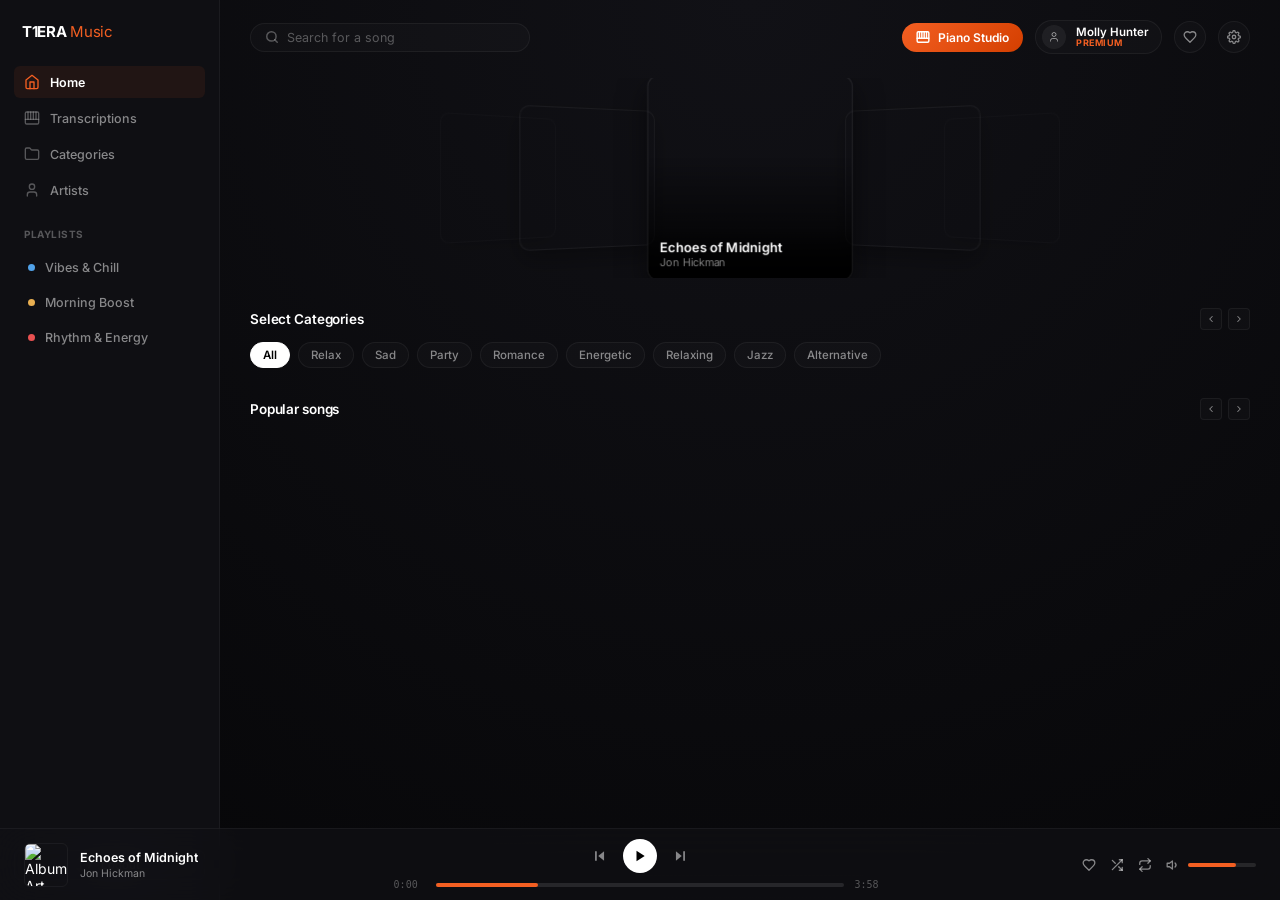
==== commit 3a31567c: "Update dashboard.html" ====
--- a/dashboard.html
+++ b/dashboard.html
@@ -12,6 +12,7 @@
 
     <!-- Stylesheets -->
     <link href="https://fonts.googleapis.com/css2?family=Inter:wght@300;400;500;600;700&display=swap" rel="stylesheet">
+    <link rel="stylesheet" href="dashboard.css">
 
     <style>
         /* =========================================================
@@ -69,9 +70,9 @@
         .sidebar-logo {
             display: flex;
             align-items: center;
-            gap: 10px;
             padding-left: 8px;
             margin-bottom: 24px;
+            height: 22px;
         }
 
         .logo-text {
@@ -193,7 +194,7 @@
             flex: 1;
             display: flex;
             flex-direction: column;
-            padding: 20px 30px 100px 30px; /* Account for bottom player bar */
+            padding: 20px 30px 100px 30px;
             overflow-y: auto;
             background: radial-gradient(circle at 50% 0%, #111116 0%, var(--bg-base) 100%);
         }
@@ -930,18 +931,500 @@
         .volume-track:hover .volume-thumb {
             opacity: 1;
         }
+
+        /* Modern Disclaimer Modal Styles */
+        .disclaimer-overlay {
+            position: fixed;
+            top: 0;
+            left: 0;
+            right: 0;
+            bottom: 0;
+            background: rgba(4, 4, 6, 0.85);
+            backdrop-filter: blur(12px);
+            -webkit-backdrop-filter: blur(12px);
+            display: flex;
+            align-items: center;
+            justify-content: center;
+            z-index: 10000;
+            padding: 20px;
+            animation: fadeIn 0.3s ease-out;
+        }
+
+        .disclaimer-card {
+            background: #0f0f13;
+            border: 1px solid rgba(255, 255, 255, 0.08);
+            border-radius: 16px;
+            width: 100%;
+            max-width: 480px;
+            position: relative;
+            padding: 28px;
+            box-shadow: 0 20px 50px rgba(0, 0, 0, 0.6);
+            transform: translateY(0);
+            animation: slideUp 0.35s cubic-bezier(0.25, 1, 0.5, 1);
+        }
+
+        .disclaimer-close-btn {
+            position: absolute;
+            top: 20px;
+            right: 20px;
+            background: transparent;
+            border: none;
+            color: var(--text-secondary);
+            cursor: pointer;
+            transition: color 0.2s, transform 0.2s;
+            display: flex;
+            align-items: center;
+            justify-content: center;
+            padding: 4px;
+        }
+
+        .disclaimer-close-btn:hover {
+            color: #fff;
+            transform: scale(1.1);
+        }
+
+        .disclaimer-header {
+            margin-bottom: 18px;
+        }
+
+        .beta-badge {
+            background: rgba(243, 95, 34, 0.1);
+            color: var(--accent);
+            border: 1px solid rgba(243, 95, 34, 0.2);
+            font-size: 10px;
+            font-weight: 700;
+            letter-spacing: 0.1em;
+            padding: 4px 8px;
+            border-radius: 4px;
+            display: inline-block;
+            margin-bottom: 8px;
+            text-transform: uppercase;
+        }
+
+        .disclaimer-title {
+            font-size: 1.25rem;
+            font-weight: 700;
+            color: #fff;
+            letter-spacing: -0.01em;
+        }
+
+        .disclaimer-body {
+            color: var(--text-secondary);
+            font-size: 13px;
+            line-height: 1.6;
+            display: flex;
+            flex-direction: column;
+            gap: 14px;
+        }
+
+        .disclaimer-body p strong {
+            color: #fff;
+            font-weight: 600;
+        }
+
+        .disclaimer-highlight-box {
+            background: rgba(255, 255, 255, 0.02);
+            border-left: 3px solid var(--accent);
+            border-radius: 0 8px 8px 0;
+            padding: 12px 16px;
+            display: flex;
+            gap: 12px;
+            font-size: 12.5px;
+            color: rgba(255, 255, 255, 0.8);
+            line-height: 1.5;
+        }
+
+        .disclaimer-footer {
+            margin-top: 24px;
+            display: flex;
+            justify-content: flex-end;
+        }
+
+        .btn-acknowledge {
+            background: var(--accent-gradient);
+            border: none;
+            color: #fff;
+            font-family: inherit;
+            font-size: 12.5px;
+            font-weight: 600;
+            padding: 10px 20px;
+            border-radius: 20px;
+            cursor: pointer;
+            transition: all 0.2s ease;
+            width: 100%;
+        }
+
+        .btn-acknowledge:hover {
+            box-shadow: 0 0 15px rgba(243, 95, 34, 0.4);
+            transform: translateY(-1px);
+        }
+
+        @keyframes fadeIn {
+            from { opacity: 0; }
+            to { opacity: 1; }
+        }
+
+        @keyframes slideUp {
+            from { transform: translateY(20px); opacity: 0; }
+            to { transform: translateY(0); opacity: 1; }
+        }
+
+        /* ---------------------------------------------------------
+           ADVANCED RESPONSIVE DESIGN (IOS / ANDROID SUPPORT)
+           --------------------------------------------------------- */
+        .mobile-brand {
+            display: none;
+        }
+
+        .mobile-nav {
+            display: none;
+        }
+
+        @media (max-width: 768px) {
+            body {
+                overflow-x: hidden;
+            }
+
+            /* Hide Desktop Sidebar Completely */
+            .sidebar {
+                display: none !important;
+            }
+
+            /* Reset Content Layout Margins & Sizing for Safe Areas */
+            .main-content {
+                padding: 16px 16px calc(148px + env(safe-area-inset-bottom)) 16px !important;
+                background: radial-gradient(circle at 50% 0%, #121217 0%, var(--bg-base) 100%);
+                gap: 24px;
+            }
+
+            /* Adapt Header with Brand Grid Elements on Mobile */
+            .header {
+                display: grid !important;
+                grid-template-columns: 1fr auto !important;
+                gap: 12px !important;
+                margin-bottom: 16px !important;
+            }
+
+            .mobile-brand {
+                display: flex !important;
+                align-items: center;
+                gap: 8px;
+                grid-column: 1 !important;
+                order: 1 !important;
+            }
+
+            .mobile-brand .logo-text {
+                font-weight: 700;
+                font-size: 14.5px;
+                letter-spacing: -0.01em;
+            }
+
+            .mobile-brand .logo-text span {
+                color: var(--accent);
+                font-weight: 400;
+            }
+
+            .search-bar-wrapper {
+                grid-column: 1 / -1 !important;
+                width: 100% !important;
+                order: 3 !important;
+                background: rgba(255, 255, 255, 0.03);
+            }
+
+            .header-right {
+                grid-column: 2 !important;
+                order: 2 !important;
+                gap: 8px !important;
+            }
+
+            /* Hide non-essential desktop buttons inside header on mobile */
+            .header-right .btn-piano-studio,
+            .header-right .icon-circle-btn {
+                display: none !important; 
+            }
+
+            .profile-widget {
+                padding: 4px 6px !important;
+            }
+
+            .profile-meta {
+                display: none !important;
+            }
+
+            /* Compact Touch Friendly Grid Configuration */
+            .popular-grid {
+                grid-template-columns: repeat(2, 1fr) !important;
+                gap: 12px !important;
+            }
+
+            .track-card {
+                padding: 8px !important;
+                border-radius: 10px !important;
+            }
+
+            .track-card-title {
+                font-size: 11px !important;
+            }
+
+            .track-card-artist {
+                font-size: 9.5px !important;
+            }
+
+            /* Dynamic Carousel scaling overrides on narrow viewports */
+            .carousel-container {
+                height: 160px !important;
+                perspective: 600px;
+            }
+
+            .carousel-card {
+                width: 110px !important;
+                height: 110px !important;
+            }
+
+            .carousel-card.active {
+                width: 135px !important;
+                height: 135px !important;
+                transform: translateZ(50px) !important;
+            }
+
+            .carousel-card.card-mid-left {
+                transform: translateX(-100px) translateZ(0px) rotateY(25deg) !important;
+                opacity: 0.5;
+            }
+
+            .carousel-card.card-back-left {
+                transform: translateX(-170px) translateZ(-50px) rotateY(35deg) !important;
+                opacity: 0.15;
+            }
+
+            .carousel-card.card-mid-right {
+                transform: translateX(100px) translateZ(0px) rotateY(-25deg) !important;
+                opacity: 0.5;
+            }
+
+            .carousel-card.card-back-right {
+                transform: translateX(170px) translateZ(-50px) rotateY(-35deg) !important;
+                opacity: 0.15;
+            }
+
+            .card-track-title {
+                font-size: 10px !important;
+            }
+
+            .card-track-artist {
+                font-size: 8.5px !important;
+            }
+
+            .carousel-play-btn {
+                width: 30px;
+                height: 30px;
+            }
+
+            /* Streamline My Transcriptions rows */
+            .trans-row {
+                padding: 10px 12px !important;
+                gap: 10px !important;
+            }
+
+            .trans-row__index {
+                display: none !important;
+            }
+
+            .trans-row__art-wrap {
+                width: 28px !important;
+                height: 28px !important;
+            }
+
+            .trans-row__title {
+                font-size: 11.5px !important;
+                max-width: 140px;
+            }
+
+            .trans-row__artist {
+                font-size: 9.5px !important;
+            }
+
+            .trans-badge {
+                display: none !important;
+            }
+
+            .trans-row__action {
+                padding: 5px 10px !important;
+                font-size: 10px !important;
+            }
+
+            /* Premium Glassmorphic Bottom Floating Player Card */
+            .player-bar {
+                position: fixed !important;
+                bottom: calc(60px + env(safe-area-inset-bottom)) !important;
+                left: 12px !important;
+                right: 12px !important;
+                width: auto !important;
+                height: 64px !important;
+                border-radius: 14px !important;
+                background: rgba(14, 14, 22, 0.9) !important;
+                backdrop-filter: blur(25px) !important;
+                -webkit-backdrop-filter: blur(25px) !important;
+                border: 1px solid rgba(255, 255, 255, 0.08) !important;
+                display: flex !important;
+                justify-content: space-between !important;
+                align-items: center !important;
+                padding: 0 16px !important;
+                z-index: 999 !important;
+                box-shadow: 0 8px 32px rgba(0, 0, 0, 0.4) !important;
+            }
+
+            .player-left {
+                width: 70% !important;
+                gap: 10px !important;
+            }
+
+            .player-track-art {
+                width: 40px !important;
+                height: 40px !important;
+                border-radius: 8px !important;
+            }
+
+            .player-title {
+                font-size: 11.5px !important;
+            }
+
+            .player-artist {
+                font-size: 9.5px !important;
+            }
+
+            /* Compact layout transformations on players controls */
+            .player-center {
+                width: auto !important;
+                display: flex !important;
+                flex-direction: row !important;
+                align-items: center !important;
+                justify-content: flex-end !important;
+            }
+
+            .player-controls {
+                gap: 0 !important;
+            }
+
+            #player-prev-btn, #player-next-btn {
+                display: none !important;
+            }
+
+            .control-play-btn-circle {
+                width: 36px !important;
+                height: 36px !important;
+                background: #fff !important;
+                color: #000 !important;
+                box-shadow: 0 4px 12px rgba(255,255,255,0.2) !important;
+            }
+
+            /* Absolute progress bar spanning cleanly on top edge of floating player deck */
+            .player-timeline {
+                position: absolute !important;
+                top: 0 !important;
+                left: 0 !important;
+                right: 0 !important;
+                width: 100% !important;
+                height: 2.5px !important;
+                padding: 0 !important;
+                gap: 0 !important;
+            }
+
+            .player-timeline .time-stamp {
+                display: none !important;
+            }
+
+            .timeline-slider-track {
+                width: 100% !important;
+                height: 2.5px !important;
+                border-radius: 0 !important;
+                background: rgba(255, 255, 255, 0.08) !important;
+            }
+
+            .timeline-slider-fill {
+                border-radius: 0 !important;
+            }
+
+            .timeline-thumb {
+                display: none !important;
+            }
+
+            .player-right {
+                display: none !important;
+            }
+
+            /* Bottom Mobile Navigation sheet menu */
+            .mobile-nav {
+                display: flex !important;
+                position: fixed;
+                bottom: 0;
+                left: 0;
+                right: 0;
+                height: 60px;
+                background: rgba(10, 10, 14, 0.95);
+                backdrop-filter: blur(25px);
+                -webkit-backdrop-filter: blur(25px);
+                border-top: 1px solid rgba(255, 255, 255, 0.06);
+                justify-content: space-around;
+                align-items: center;
+                z-index: 1000;
+                padding-bottom: env(safe-area-inset-bottom);
+            }
+
+            .mobile-nav-item {
+                display: flex;
+                flex-direction: column;
+                align-items: center;
+                gap: 4px;
+                color: var(--text-muted);
+                text-decoration: none;
+                font-size: 9.5px;
+                font-weight: 500;
+                transition: color 0.2s ease;
+                flex: 1;
+                padding: 6px 0;
+            }
+
+            .mobile-nav-item svg {
+                stroke: currentColor;
+                opacity: 0.6;
+                transition: opacity 0.2s, stroke 0.2s;
+            }
+
+            .mobile-nav-item.active {
+                color: var(--accent);
+            }
+
+            .mobile-nav-item.active svg {
+                stroke: var(--accent);
+                opacity: 1;
+            }
+
+            /* Responsive Popup Styles */
+            .disclaimer-card {
+                padding: 22px;
+            }
+            .disclaimer-title {
+                font-size: 1.15rem;
+            }
+            .disclaimer-body {
+                font-size: 12px;
+                gap: 10px;
+            }
+            .disclaimer-highlight-box {
+                padding: 10px 12px;
+                font-size: 11.5px;
+            }
+        }
     </style>
 </head>
 <body>
 
     <div class="dashboard-wrapper">
         
-        <!-- Left Sidebar Section -->
+        <!-- Left Sidebar Section (Hidden on Mobile View) -->
         <aside class="sidebar">
             <div class="sidebar-logo">
-                <svg class="logo-icon" viewBox="0 0 24 24" width="22" height="22" fill="none" stroke="#f35f22" stroke-width="2.5" stroke-linecap="round" stroke-linejoin="round">
-                    <path d="M13 2L3 14h9l-1 8 10-12h-9l1-8z" />
-                </svg>
                 <span class="logo-text">T1ERA <span>Music</span></span>
             </div>
 
@@ -1025,6 +1508,11 @@
             
             <!-- Top Header Bar -->
             <header class="header">
+                <!-- Mobile Brand (Visible only on mobile width formats) -->
+                <div class="mobile-brand">
+                    <span class="logo-text">T1ERA <span>Music</span></span>
+                </div>
+
                 <div class="search-bar-wrapper">
                     <span class="search-icon">
                         <!-- Search SVG -->
@@ -1243,6 +1731,64 @@
             </div>
         </footer>
 
+        <!-- Mobile Navigation Bottom Sheet Menu Bar -->
+        <nav class="mobile-nav">
+            <a href="#" class="mobile-nav-item active" id="mobile-nav-home">
+                <svg viewBox="0 0 24 24" width="20" height="20" fill="none" stroke="currentColor" stroke-width="2.2" stroke-linecap="round" stroke-linejoin="round">
+                    <path d="m3 9 9-7 9 7v11a2 2 0 0 1-2 2H5a2 2 0 0 1-2-2z"/>
+                    <polyline points="9 22 9 12 15 12 15 22"/>
+                </svg>
+                <span>Home</span>
+            </a>
+            <a href="#" class="mobile-nav-item" id="mobile-nav-transcriptions">
+                <svg viewBox="0 0 24 24" width="20" height="20" fill="none" stroke="currentColor" stroke-width="2.2" stroke-linecap="round" stroke-linejoin="round">
+                    <rect x="2" y="3" width="20" height="18" rx="2"/>
+                    <path d="M6 3v11"/><path d="M10 3v11"/><path d="M14 3v11"/><path d="M18 3v11"/><path d="M2 14h20"/>
+                </svg>
+                <span>Transcriptions</span>
+            </a>
+            <a href="midiano.html" class="mobile-nav-item">
+                <svg viewBox="0 0 24 24" width="20" height="20" fill="none" stroke="currentColor" stroke-width="2.2" stroke-linecap="round" stroke-linejoin="round">
+                    <path d="M9 18V5l12-2v13"/>
+                    <circle cx="6" cy="18" r="3"/>
+                    <circle cx="18" cy="16" r="3"/>
+                </svg>
+                <span>Studio</span>
+            </a>
+        </nav>
+
+        <!-- Modern Disclaimer Popup / Modal -->
+        <div id="disclaimer-modal" class="disclaimer-overlay" style="display: none;">
+            <div class="disclaimer-card">
+                <button class="disclaimer-close-btn" id="close-disclaimer-btn" aria-label="Close disclaimer">
+                    <svg viewBox="0 0 24 24" width="18" height="18" fill="none" stroke="currentColor" stroke-width="2.5" stroke-linecap="round" stroke-linejoin="round">
+                        <line x1="18" y1="6" x2="6" y2="18"></line>
+                        <line x1="6" y1="6" x2="18" y2="18"></line>
+                    </svg>
+                </button>
+                <div class="disclaimer-header">
+                    <span class="beta-badge">Beta Disclaimer</span>
+                    <h2 class="disclaimer-title">Welcome to T1ERA Studio</h2>
+                </div>
+                <div class="disclaimer-body">
+                    <p>T1ERA Music is not a standard streaming media player. Rather, it serves as an interactive catalog designed to help you find tracks you wish to <strong>transcribe into interactive piano sheets</strong>.</p>
+                    
+                    <div class="disclaimer-highlight-box">
+                        <svg viewBox="0 0 24 24" width="16" height="16" fill="none" stroke="var(--accent)" stroke-width="2.5" stroke-linecap="round" stroke-linejoin="round" style="flex-shrink:0; margin-top:2px;">
+                            <circle cx="12" cy="12" r="10"></circle>
+                            <polyline points="12 6 12 12 16 14"></polyline>
+                        </svg>
+                        <span>All audio previews are limited to <strong>30 seconds</strong>. These streams are solely provided to help you recognize and confirm the identity of the track before loading it into the studio.</span>
+                    </div>
+
+                    <p>Because T1ERA is actively in its <strong>Beta phase</strong>, not all catalog tracks have specialized, database-trained AI piano models yet. If a trained model exists for your selected song, the engine will transcribe it with high precision. Otherwise, the platform will utilize a generalized pre-trained model which, while capable, may produce a less refined transcription.</p>
+                </div>
+                <div class="disclaimer-footer">
+                    <button class="btn-acknowledge" id="acknowledge-disclaimer-btn">Got It, Let's Go</button>
+                </div>
+            </div>
+        </div>
+
     </div>
 
     <!-- Script imports -->
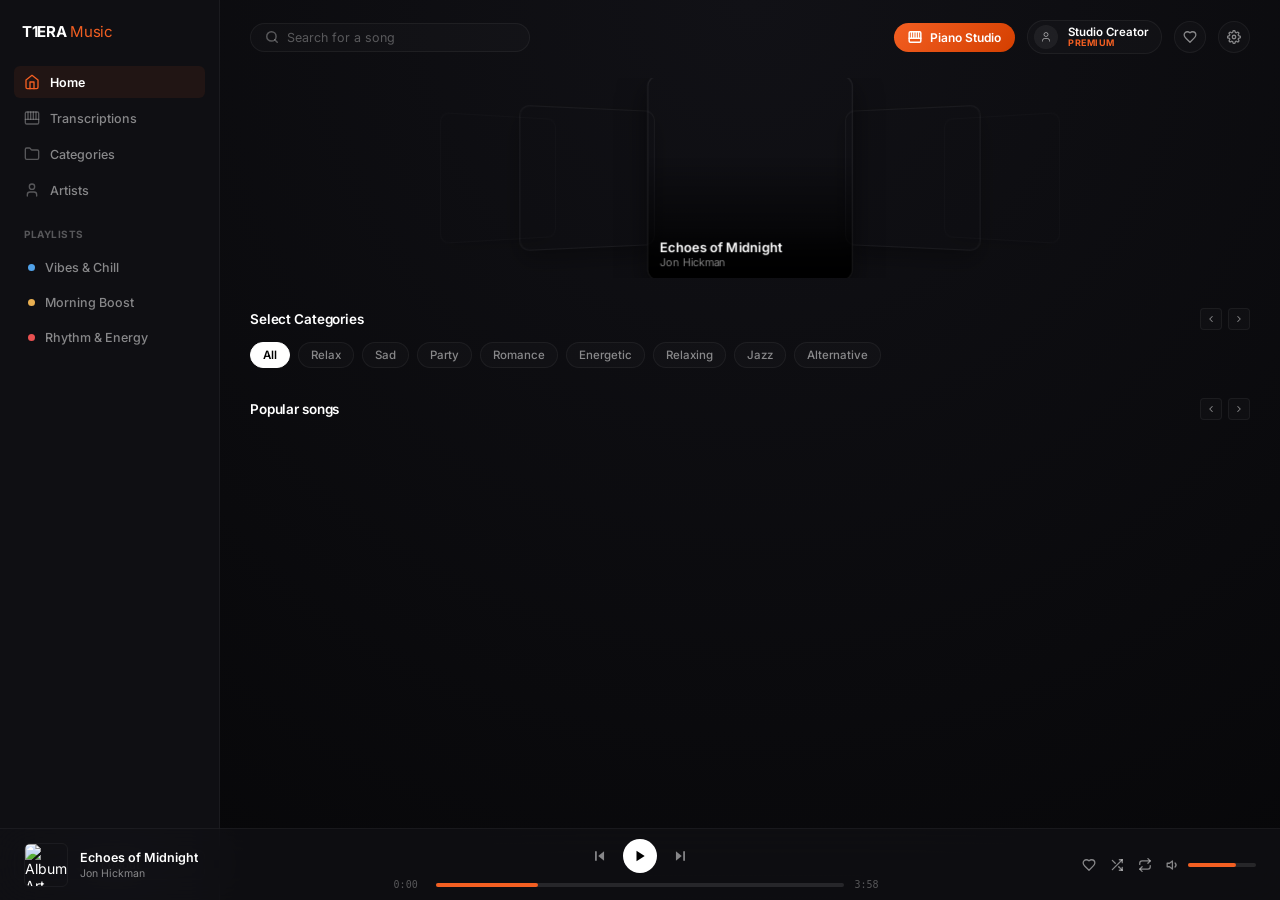
==== commit 4fabeec4: "Update dashboard.html" ====
--- a/dashboard.html
+++ b/dashboard.html
@@ -588,18 +588,19 @@
             display: flex;
             align-items: center;
             justify-content: space-between;
-            background: rgba(255, 255, 255, 0.01);
+            background: rgba(255, 255, 255, 0.015);
             border: 1px solid var(--border-subtle);
             border-radius: 8px;
-            padding: 10px 16px;
+            padding: 12px 16px;
             cursor: pointer;
             will-change: transform, background-color;
             transition: all 0.2s ease;
         }
 
         .trans-row:hover {
-            background: rgba(255, 255, 255, 0.03);
+            background: rgba(255, 255, 255, 0.04);
             border-color: var(--border-hover);
+            transform: translateY(-1px);
         }
 
         .trans-row__left {
@@ -614,12 +615,12 @@
             font-family: monospace;
             color: var(--text-muted);
             font-size: 11px;
-            width: 18px;
+            width: 22px;
         }
 
         .trans-row__art-wrap {
-            width: 32px;
-            height: 32px;
+            width: 34px;
+            height: 34px;
             border-radius: 6px;
             display: flex;
             align-items: center;
@@ -637,15 +638,20 @@
             border: 1px solid rgba(0, 223, 137, 0.2);
         }
 
+        .trans-row__art-wrap.midi {
+            background: rgba(233, 175, 81, 0.08);
+            border: 1px solid rgba(233, 175, 81, 0.2);
+        }
+
         .trans-row__meta {
             display: flex;
             flex-direction: column;
             min-width: 0;
-            gap: 1px;
+            gap: 2px;
         }
 
         .trans-row__title {
-            font-weight: 500;
+            font-weight: 600;
             font-size: 12.5px;
             color: #ffffff;
             white-space: nowrap;
@@ -668,21 +674,27 @@
             font-size: 9px;
             font-weight: 700;
             text-transform: uppercase;
-            padding: 2px 6px;
+            padding: 3px 7px;
             border-radius: 4px;
-            letter-spacing: 0.3px;
+            letter-spacing: 0.4px;
         }
 
         .trans-badge.youtube {
             background: rgba(255, 77, 77, 0.08);
             color: #ff5f5f;
-            border: 1px solid rgba(255, 77, 77, 0.15);
+            border: 1px solid rgba(255, 77, 77, 0.2);
         }
 
         .trans-badge.upload {
             background: rgba(0, 223, 137, 0.08);
             color: #00df89;
-            border: 1px solid rgba(0, 223, 137, 0.15);
+            border: 1px solid rgba(0, 223, 137, 0.2);
+        }
+
+        .trans-badge.midi {
+            background: rgba(233, 175, 81, 0.08);
+            color: #e9af51;
+            border: 1px solid rgba(233, 175, 81, 0.2);
         }
 
         .trans-row__action {
@@ -697,12 +709,73 @@
             cursor: pointer;
             display: flex;
             align-items: center;
-            gap: 5px;
+            gap: 4px;
             transition: all 0.2s ease;
         }
 
         .trans-row__action:hover {
-            box-shadow: 0 0 10px rgba(243, 95, 34, 0.3);
+            box-shadow: 0 0 10px rgba(243, 95, 34, 0.35);
+            transform: scale(1.02);
+        }
+
+        /* Empty State Layout */
+        .trans-empty-state {
+            display: flex;
+            flex-direction: column;
+            align-items: center;
+            justify-content: center;
+            padding: 50px 20px;
+            text-align: center;
+            background: rgba(255, 255, 255, 0.015);
+            border: 1px dashed var(--border-subtle);
+            border-radius: 12px;
+            margin-top: 10px;
+        }
+
+        .trans-empty-icon {
+            width: 56px;
+            height: 56px;
+            border-radius: 50%;
+            background: rgba(243, 95, 34, 0.08);
+            color: var(--accent);
+            display: flex;
+            align-items: center;
+            justify-content: center;
+            margin-bottom: 14px;
+        }
+
+        .trans-empty-title {
+            font-size: 14px;
+            font-weight: 600;
+            color: #fff;
+            margin-bottom: 6px;
+        }
+
+        .trans-empty-desc {
+            font-size: 12px;
+            color: var(--text-secondary);
+            max-width: 360px;
+            line-height: 1.5;
+            margin-bottom: 18px;
+        }
+
+        .trans-empty-btn {
+            background: var(--accent-gradient);
+            color: #fff;
+            text-decoration: none;
+            font-size: 11.5px;
+            font-weight: 600;
+            padding: 8px 18px;
+            border-radius: 20px;
+            transition: all 0.2s ease;
+            display: inline-flex;
+            align-items: center;
+            gap: 6px;
+        }
+
+        .trans-empty-btn:hover {
+            box-shadow: 0 0 12px rgba(243, 95, 34, 0.35);
+            transform: translateY(-1px);
         }
 
         /* Prevent Layout Shifts */
@@ -1085,19 +1158,16 @@
                 overflow-x: hidden;
             }
 
-            /* Hide Desktop Sidebar Completely */
             .sidebar {
                 display: none !important;
             }
 
-            /* Reset Content Layout Margins & Sizing for Safe Areas */
             .main-content {
                 padding: 16px 16px calc(148px + env(safe-area-inset-bottom)) 16px !important;
                 background: radial-gradient(circle at 50% 0%, #121217 0%, var(--bg-base) 100%);
                 gap: 24px;
             }
 
-            /* Adapt Header with Brand Grid Elements on Mobile */
             .header {
                 display: grid !important;
                 grid-template-columns: 1fr auto !important;
@@ -1137,7 +1207,6 @@
                 gap: 8px !important;
             }
 
-            /* Hide non-essential desktop buttons inside header on mobile */
             .header-right .btn-piano-studio,
             .header-right .icon-circle-btn {
                 display: none !important; 
@@ -1151,7 +1220,6 @@
                 display: none !important;
             }
 
-            /* Compact Touch Friendly Grid Configuration */
             .popular-grid {
                 grid-template-columns: repeat(2, 1fr) !important;
                 gap: 12px !important;
@@ -1170,7 +1238,6 @@
                 font-size: 9.5px !important;
             }
 
-            /* Dynamic Carousel scaling overrides on narrow viewports */
             .carousel-container {
                 height: 160px !important;
                 perspective: 600px;
@@ -1220,7 +1287,6 @@
                 height: 30px;
             }
 
-            /* Streamline My Transcriptions rows */
             .trans-row {
                 padding: 10px 12px !important;
                 gap: 10px !important;
@@ -1253,7 +1319,6 @@
                 font-size: 10px !important;
             }
 
-            /* Premium Glassmorphic Bottom Floating Player Card */
             .player-bar {
                 position: fixed !important;
                 bottom: calc(60px + env(safe-area-inset-bottom)) !important;
@@ -1293,7 +1358,6 @@
                 font-size: 9.5px !important;
             }
 
-            /* Compact layout transformations on players controls */
             .player-center {
                 width: auto !important;
                 display: flex !important;
@@ -1318,7 +1382,6 @@
                 box-shadow: 0 4px 12px rgba(255,255,255,0.2) !important;
             }
 
-            /* Absolute progress bar spanning cleanly on top edge of floating player deck */
             .player-timeline {
                 position: absolute !important;
                 top: 0 !important;
@@ -1353,7 +1416,6 @@
                 display: none !important;
             }
 
-            /* Bottom Mobile Navigation sheet menu */
             .mobile-nav {
                 display: flex !important;
                 position: fixed;
@@ -1400,7 +1462,6 @@
                 opacity: 1;
             }
 
-            /* Responsive Popup Styles */
             .disclaimer-card {
                 padding: 22px;
             }
@@ -1541,7 +1602,7 @@
                             </svg>
                         </div>
                         <div class="profile-meta">
-                            <span class="profile-name" id="profile-name">Molly Hunter</span>
+                            <span class="profile-name" id="profile-name">Studio Creator</span>
                             <span class="profile-tier">Premium</span>
                         </div>
                     </div>
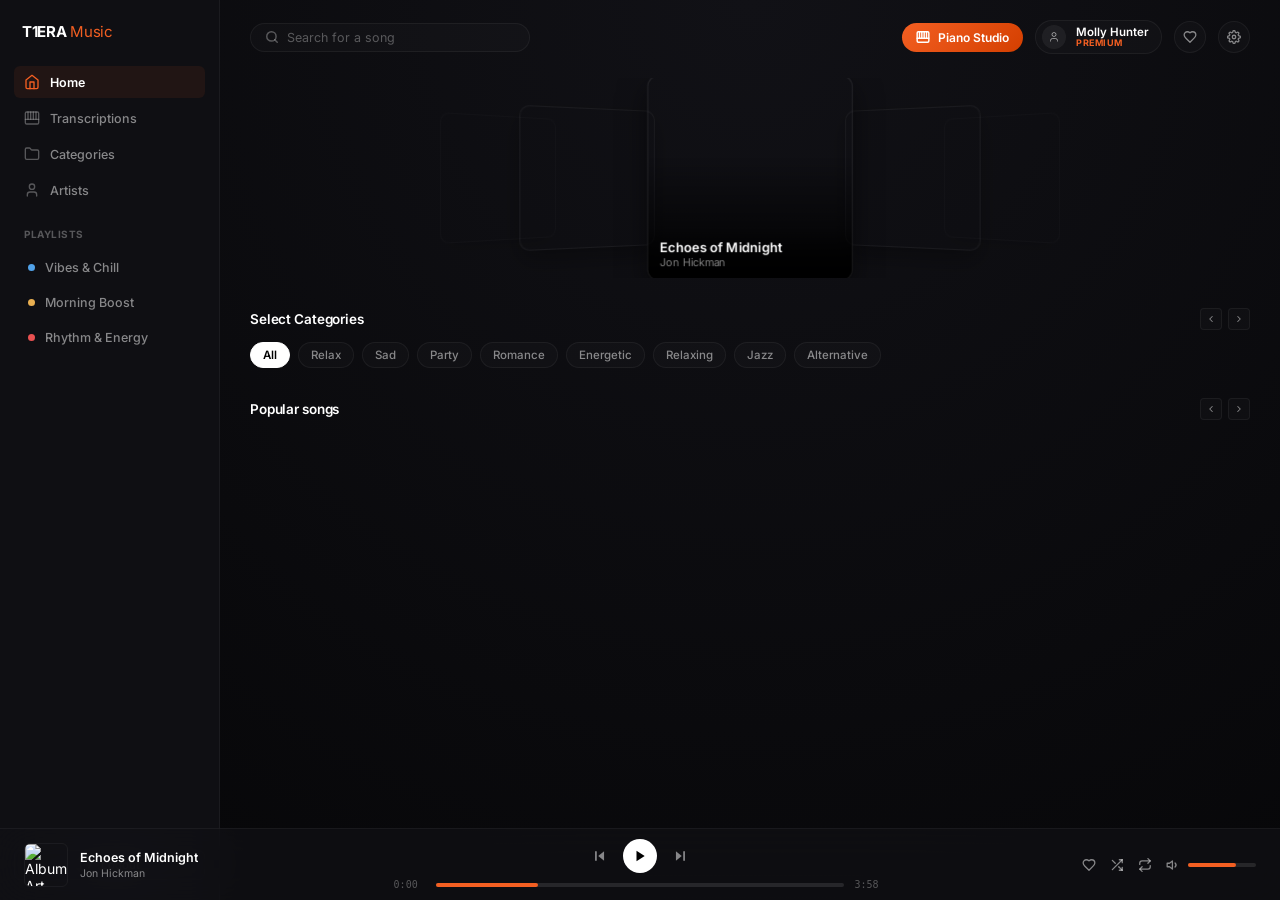
==== commit 68a75b15: "Update dashboard.html" ====
--- a/dashboard.html
+++ b/dashboard.html
@@ -588,19 +588,18 @@
             display: flex;
             align-items: center;
             justify-content: space-between;
-            background: rgba(255, 255, 255, 0.015);
+            background: rgba(255, 255, 255, 0.01);
             border: 1px solid var(--border-subtle);
             border-radius: 8px;
-            padding: 12px 16px;
+            padding: 10px 16px;
             cursor: pointer;
             will-change: transform, background-color;
             transition: all 0.2s ease;
         }
 
         .trans-row:hover {
-            background: rgba(255, 255, 255, 0.04);
+            background: rgba(255, 255, 255, 0.03);
             border-color: var(--border-hover);
-            transform: translateY(-1px);
         }
 
         .trans-row__left {
@@ -615,12 +614,12 @@
             font-family: monospace;
             color: var(--text-muted);
             font-size: 11px;
-            width: 22px;
+            width: 18px;
         }
 
         .trans-row__art-wrap {
-            width: 34px;
-            height: 34px;
+            width: 32px;
+            height: 32px;
             border-radius: 6px;
             display: flex;
             align-items: center;
@@ -638,20 +637,15 @@
             border: 1px solid rgba(0, 223, 137, 0.2);
         }
 
-        .trans-row__art-wrap.midi {
-            background: rgba(233, 175, 81, 0.08);
-            border: 1px solid rgba(233, 175, 81, 0.2);
-        }
-
         .trans-row__meta {
             display: flex;
             flex-direction: column;
             min-width: 0;
-            gap: 2px;
+            gap: 1px;
         }
 
         .trans-row__title {
-            font-weight: 600;
+            font-weight: 500;
             font-size: 12.5px;
             color: #ffffff;
             white-space: nowrap;
@@ -674,27 +668,21 @@
             font-size: 9px;
             font-weight: 700;
             text-transform: uppercase;
-            padding: 3px 7px;
+            padding: 2px 6px;
             border-radius: 4px;
-            letter-spacing: 0.4px;
+            letter-spacing: 0.3px;
         }
 
         .trans-badge.youtube {
             background: rgba(255, 77, 77, 0.08);
             color: #ff5f5f;
-            border: 1px solid rgba(255, 77, 77, 0.2);
+            border: 1px solid rgba(255, 77, 77, 0.15);
         }
 
         .trans-badge.upload {
             background: rgba(0, 223, 137, 0.08);
             color: #00df89;
-            border: 1px solid rgba(0, 223, 137, 0.2);
-        }
-
-        .trans-badge.midi {
-            background: rgba(233, 175, 81, 0.08);
-            color: #e9af51;
-            border: 1px solid rgba(233, 175, 81, 0.2);
+            border: 1px solid rgba(0, 223, 137, 0.15);
         }
 
         .trans-row__action {
@@ -709,73 +697,12 @@
             cursor: pointer;
             display: flex;
             align-items: center;
-            gap: 4px;
+            gap: 5px;
             transition: all 0.2s ease;
         }
 
         .trans-row__action:hover {
-            box-shadow: 0 0 10px rgba(243, 95, 34, 0.35);
-            transform: scale(1.02);
-        }
-
-        /* Empty State Layout */
-        .trans-empty-state {
-            display: flex;
-            flex-direction: column;
-            align-items: center;
-            justify-content: center;
-            padding: 50px 20px;
-            text-align: center;
-            background: rgba(255, 255, 255, 0.015);
-            border: 1px dashed var(--border-subtle);
-            border-radius: 12px;
-            margin-top: 10px;
-        }
-
-        .trans-empty-icon {
-            width: 56px;
-            height: 56px;
-            border-radius: 50%;
-            background: rgba(243, 95, 34, 0.08);
-            color: var(--accent);
-            display: flex;
-            align-items: center;
-            justify-content: center;
-            margin-bottom: 14px;
-        }
-
-        .trans-empty-title {
-            font-size: 14px;
-            font-weight: 600;
-            color: #fff;
-            margin-bottom: 6px;
-        }
-
-        .trans-empty-desc {
-            font-size: 12px;
-            color: var(--text-secondary);
-            max-width: 360px;
-            line-height: 1.5;
-            margin-bottom: 18px;
-        }
-
-        .trans-empty-btn {
-            background: var(--accent-gradient);
-            color: #fff;
-            text-decoration: none;
-            font-size: 11.5px;
-            font-weight: 600;
-            padding: 8px 18px;
-            border-radius: 20px;
-            transition: all 0.2s ease;
-            display: inline-flex;
-            align-items: center;
-            gap: 6px;
-        }
-
-        .trans-empty-btn:hover {
-            box-shadow: 0 0 12px rgba(243, 95, 34, 0.35);
-            transform: translateY(-1px);
+            box-shadow: 0 0 10px rgba(243, 95, 34, 0.3);
         }
 
         /* Prevent Layout Shifts */
@@ -1158,16 +1085,19 @@
                 overflow-x: hidden;
             }
 
+            /* Hide Desktop Sidebar Completely */
             .sidebar {
                 display: none !important;
             }
 
+            /* Reset Content Layout Margins & Sizing for Safe Areas */
             .main-content {
                 padding: 16px 16px calc(148px + env(safe-area-inset-bottom)) 16px !important;
                 background: radial-gradient(circle at 50% 0%, #121217 0%, var(--bg-base) 100%);
                 gap: 24px;
             }
 
+            /* Adapt Header with Brand Grid Elements on Mobile */
             .header {
                 display: grid !important;
                 grid-template-columns: 1fr auto !important;
@@ -1207,6 +1137,7 @@
                 gap: 8px !important;
             }
 
+            /* Hide non-essential desktop buttons inside header on mobile */
             .header-right .btn-piano-studio,
             .header-right .icon-circle-btn {
                 display: none !important; 
@@ -1220,6 +1151,7 @@
                 display: none !important;
             }
 
+            /* Compact Touch Friendly Grid Configuration */
             .popular-grid {
                 grid-template-columns: repeat(2, 1fr) !important;
                 gap: 12px !important;
@@ -1238,6 +1170,7 @@
                 font-size: 9.5px !important;
             }
 
+            /* Dynamic Carousel scaling overrides on narrow viewports */
             .carousel-container {
                 height: 160px !important;
                 perspective: 600px;
@@ -1287,6 +1220,7 @@
                 height: 30px;
             }
 
+            /* Streamline My Transcriptions rows */
             .trans-row {
                 padding: 10px 12px !important;
                 gap: 10px !important;
@@ -1319,6 +1253,7 @@
                 font-size: 10px !important;
             }
 
+            /* Premium Glassmorphic Bottom Floating Player Card */
             .player-bar {
                 position: fixed !important;
                 bottom: calc(60px + env(safe-area-inset-bottom)) !important;
@@ -1358,6 +1293,7 @@
                 font-size: 9.5px !important;
             }
 
+            /* Compact layout transformations on players controls */
             .player-center {
                 width: auto !important;
                 display: flex !important;
@@ -1382,6 +1318,7 @@
                 box-shadow: 0 4px 12px rgba(255,255,255,0.2) !important;
             }
 
+            /* Absolute progress bar spanning cleanly on top edge of floating player deck */
             .player-timeline {
                 position: absolute !important;
                 top: 0 !important;
@@ -1416,6 +1353,7 @@
                 display: none !important;
             }
 
+            /* Bottom Mobile Navigation sheet menu */
             .mobile-nav {
                 display: flex !important;
                 position: fixed;
@@ -1462,6 +1400,7 @@
                 opacity: 1;
             }
 
+            /* Responsive Popup Styles */
             .disclaimer-card {
                 padding: 22px;
             }
@@ -1602,7 +1541,7 @@
                             </svg>
                         </div>
                         <div class="profile-meta">
-                            <span class="profile-name" id="profile-name">Studio Creator</span>
+                            <span class="profile-name" id="profile-name">Molly Hunter</span>
                             <span class="profile-tier">Premium</span>
                         </div>
                     </div>
